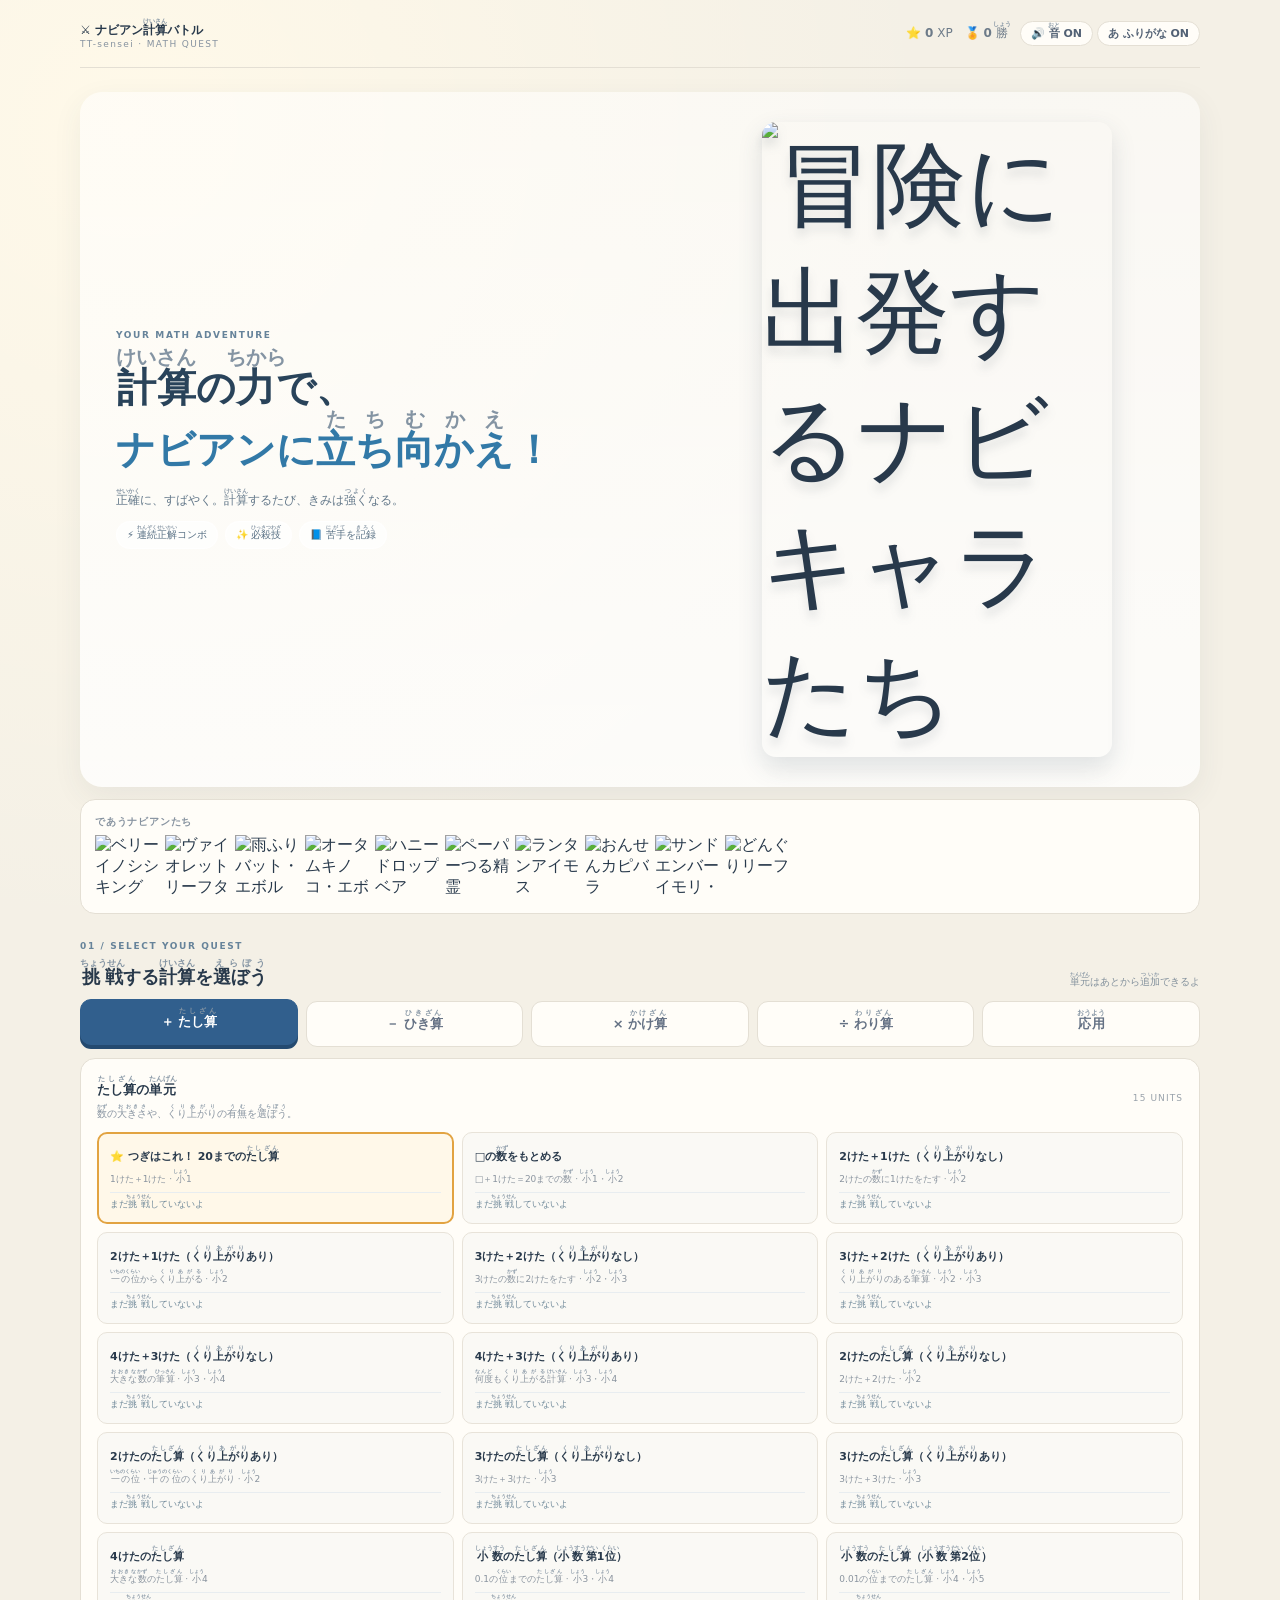
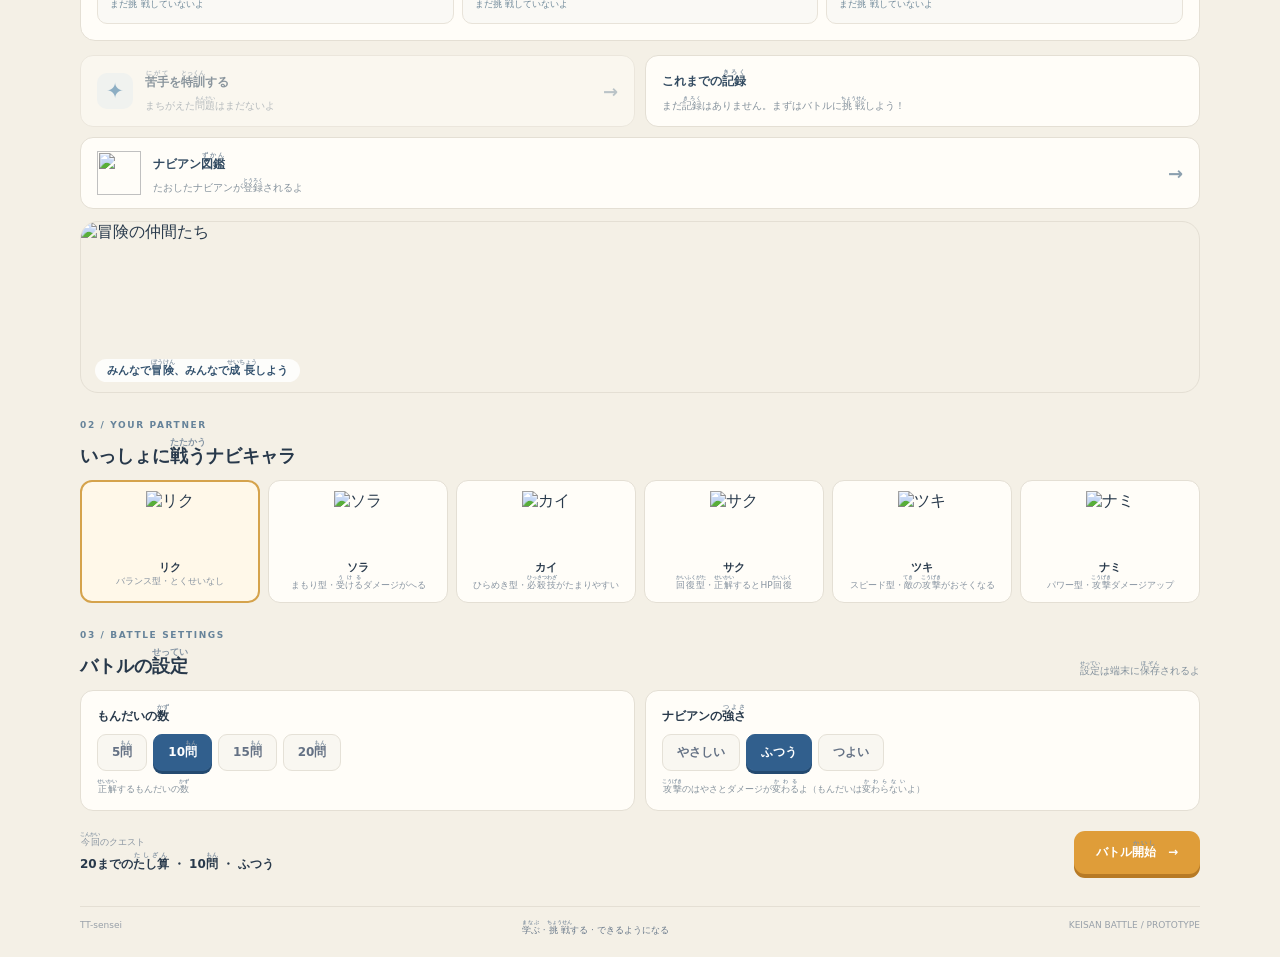
==== index.html @ 3e489b16 "ふりがな（ON/OFF切替・設定保存つき）を追加" ====
<!doctype html>
<html lang="ja"><head><meta charset="utf-8"><meta name="viewport" content="width=device-width,initial-scale=1,viewport-fit=cover"><meta name="theme-color" content="#f4f0e6"><title>ナビアン計算バトル｜TT-sensei</title><link rel="stylesheet" href="./css/style.css"></head>
<body><main class="app">
<header class="top"><a class="brand" href="./"><b>⚔ ナビアン計算バトル</b><small>TT-sensei · MATH QUEST</small></a><div>⭐ <b id="xp">0</b> XP　🏅 <b id="wins">0</b> 勝　<button id="sound-toggle" class="sound-toggle">🔊 音 ON</button> <button id="furi-toggle" class="sound-toggle">あ ふりがな ON</button></div></header>
<section id="home" class="screen">
<div class="hero" id="hero"><div><p class="eyebrow">YOUR MATH ADVENTURE</p><h1>計算の力で、<br><em>ナビアンに立ち向かえ！</em></h1><p>正確に、すばやく。計算するたび、きみは強くなる。</p><div class="pills"><span>⚡ 連続正解コンボ</span><span>✨ 必殺技</span><span>📘 苦手を記録</span></div></div><div class="hero-art"><img id="hero-img" alt="冒険に出発するナビキャラたち"></div></div>
<div class="monster-strip-wrap"><span>であうナビアンたち</span><div class="monster-strip" id="monster-strip"></div></div>
<div class="heading"><div><p class="eyebrow">01 / SELECT YOUR QUEST</p><h2>挑戦する計算を選ぼう</h2></div><small>単元はあとから追加できるよ</small></div>
<div class="ops"><button class="op active" data-op="addition">＋ たし算</button><button class="op" data-op="subtraction">－ ひき算</button><button class="op" data-op="multiplication">× かけ算</button><button class="op" data-op="division">÷ わり算</button><button class="op" data-op="application">応用</button></div>
<div class="unit-panel"><div class="unit-head"><div><h3 id="unit-title">たし算の単元</h3><p id="unit-desc"></p></div><small id="unit-count"></small></div><div id="units" class="units"></div></div>
<div class="home-tools"><button id="training-open" class="training-open"><span class="training-icon">✦</span><span><b>苦手を特訓する</b><small id="training-count">まちがえた単元を練習しよう</small></span><strong>→</strong></button><div class="record-card"><b>これまでの記録</b><span id="record-summary">まだ記録はありません。まずはバトルに挑戦しよう！</span></div></div>
<button id="dex-open" class="dex-open"><img id="dex-thumb" class="dex-thumb" alt=""><span><b>ナビアン図鑑</b><small id="dex-count">たおしたナビアンが登録されるよ</small></span><strong>→</strong></button>
<div class="home-banner"><img id="home-banner-img" alt="冒険の仲間たち"><span>みんなで冒険、みんなで成長しよう</span></div>
<div class="heading"><div><p class="eyebrow">02 / YOUR PARTNER</p><h2>いっしょに戦うナビキャラ</h2></div></div>
<div class="characters" id="characters"><button class="char selected" data-char="riku"><img class="char-img" alt="リク"><b>リク</b><small>バランス型・とくせいなし</small></button><button class="char" data-char="sora"><img class="char-img" alt="ソラ"><b>ソラ</b><small>まもり型・受けるダメージがへる</small></button><button class="char" data-char="kai"><img class="char-img" alt="カイ"><b>カイ</b><small>ひらめき型・必殺技がたまりやすい</small></button><button class="char" data-char="saku"><img class="char-img" alt="サク"><b>サク</b><small>回復型・正解するとHP回復</small></button><button class="char" data-char="tsuki"><img class="char-img" alt="ツキ"><b>ツキ</b><small>スピード型・敵の攻撃がおそくなる</small></button><button class="char" data-char="nami"><img class="char-img" alt="ナミ"><b>ナミ</b><small>パワー型・攻撃ダメージアップ</small></button></div>
<div class="heading"><div><p class="eyebrow">03 / BATTLE SETTINGS</p><h2>バトルの設定</h2></div><small>設定は端末に保存されるよ</small></div>
<div class="settings">
<div class="setting-row"><b>もんだいの数</b><div class="seg" id="counts"><button class="count-btn" data-count="5">5問</button><button class="count-btn" data-count="10">10問</button><button class="count-btn" data-count="15">15問</button><button class="count-btn" data-count="20">20問</button></div><small>正解するもんだいの数</small></div>
<div class="setting-row"><b>ナビアンの強さ</b><div class="seg" id="diffs"><button class="diff-btn" data-diff="easy">やさしい</button><button class="diff-btn" data-diff="normal">ふつう</button><button class="diff-btn" data-diff="hard">つよい</button></div><small>攻撃のはやさとダメージが変わるよ（もんだいは変わらないよ）</small></div>
</div>
<div class="start"><div><small>今回のクエスト</small><b id="summary">20までのたし算</b></div><button id="start" class="primary">バトル開始　→</button></div>
</section>
<section id="battle" class="screen hidden">
<div class="toolbar"><button id="back" class="plain">← クエスト選択</button><b id="stage">STAGE 01</b><span class="toolbar-note" id="toolbar-note">CPU BATTLE</span></div>
<div class="arena" id="arena"><div class="fighters"><div class="fighter" id="player"><img id="player-img" class="fighter-img" alt=""><div class="fighter-info"><b id="player-name">リク</b><small>ナビキャラ</small><div class="hp"><i id="php"></i></div><small id="phptext">HP 100 / 100</small></div></div><b class="vs">VS</b><div class="fighter enemy" id="enemy"><div class="fighter-info"><b id="enemy-name">ナビアン</b><small id="enemy-kind">ナビアン</small><div class="hp"><i id="ehp"></i></div><small id="ehptext">HP 100 / 100</small></div><img id="enemy-img" class="fighter-img" alt=""></div></div><div id="feedback" class="feedback">バトルスタート！</div><div id="fx-layer"></div><div id="vs-splash" class="hidden"><img id="vs-player" alt=""><div class="vs-mid"><b>VS</b><small id="vs-enemy-name"></small></div><img id="vs-enemy" alt=""></div></div>
<div class="enemy-clock" id="enemy-clock">
  <div class="enemy-clock-head"><b>⚠ ナビアンの次の攻撃</b><strong id="enemy-attack-time">あと 18 秒</strong></div>
  <div class="enemy-clock-bar"><i id="enemy-attack-bar"></i></div>
  <small>正解するとカウントがリセットされるよ。攻撃されても問題は変わらないよ。</small>
</div>
<div class="battle-grid"><div class="progress"><b id="combo">🔥 COMBO 0</b><b id="round">ROUND 1 / 10</b><div class="bar"><i id="progressbar"></i></div></div>
<div class="question-card" id="question-card"><div class="qmeta"><span>CALCULATION CHALLENGE</span><span id="qnum">QUESTION 01</span></div><div class="work-area" id="work-area"><div id="question" class="question">24 + 15 = ?</div><canvas id="work-canvas" class="work-canvas" aria-label="計算を書き込む透明な手書きエリア"></canvas></div><div class="work-tools"><button id="draw-toggle" type="button" aria-pressed="false">✍ 手書き ON</button><button id="draw-clear" type="button">消す ↻</button><small>指やタッチペンで筆算や途中の計算を書けるよ</small></div><div class="answer"><small id="quotient-label" class="amari hidden">しょう</small><b id="answer" class="answer-box active">?</b><span id="remainder-part" class="hidden"><small class="amari">あまり</small><b id="answer2" class="answer-box">?</b></span><small>答えを入力しよう</small></div><div id="keypad" class="keypad"><button data-key="1">1</button><button data-key="2">2</button><button data-key="3">3</button><button data-key="4">4</button><button data-key="5">5</button><button data-key="6">6</button><button data-key="7">7</button><button data-key="8">8</button><button data-key="9">9</button><button data-key="clear">けす</button><button data-key="0">0</button><button data-key=".">.</button><button data-key="enter" class="enter">決定 ✓</button></div><small class="hint">正解するまで問題はそのまま。じっくり考えよう。数字キーやキーボードでも入力できるよ</small></div>
<aside><div class="special"><b>✨ 必殺技ゲージ</b><div class="gauge"><i id="specialbar"></i></div><small id="specialtext">あと4回正解で必殺技！</small><div class="bolt">⚡</div><button id="special-use" class="special-use" disabled>必殺技を発動！</button></div><div class="tip">💡 <b>ヒント</b><p>正解を続けるとコンボがつながるよ。あせらず正確に答えよう！</p></div></aside></div>
</section>
<section id="dex" class="screen hidden">
<div class="toolbar"><button id="dex-back" class="plain">← ホームへ</button><b>ナビアン図鑑</b><span class="toolbar-note">MONSTER DEX</span></div>
<img id="dex-banner" class="dex-banner" alt="冒険の仲間たち">
<div class="dex-head"><p id="dex-progress">登録 0 / 241 体</p><div class="seg" id="dex-tabs"><button data-dex="all" class="selected">すべて</button><button data-dex="zako">通常</button><button data-dex="evo">進化</button><button data-dex="boss">ボス</button></div></div>
<div id="dex-grid" class="dex-grid"></div>
</section>
<section id="result" class="screen hidden"><div class="result-card"><img id="result-banner" class="result-banner hidden" alt=""><div id="resulticon" class="resulticon">🏆</div><div id="result-visual" class="result-visual hidden"><img id="result-player" alt=""><span>⚔</span><img id="result-enemy" alt=""></div><p class="eyebrow">QUEST RESULT</p><h2 id="resulttitle">クエストクリア！</h2><p id="resultmessage"></p><div class="result-stats"><div><b id="correct">0</b><small>正解</small></div><div><b id="accuracy">0%</b><small>正答率</small></div><div><b id="earned">+0</b><small>獲得XP</small></div><div><b id="bestcombo">0</b><small>最大コンボ</small></div></div><div id="mistakes" class="mistakes hidden"><b>もう一度練習したい問題</b><div id="mistakelist"></div></div><div class="result-actions"><button id="retry" class="primary">もう一度挑戦 ↻</button><button id="next-unit" class="primary hidden">つぎの単元へ →</button><button id="result-home" class="secondary">クエスト選択へ</button></div></div></section>
<footer>TT-sensei <span>学ぶ · 挑戦する · できるようになる</span> KEISAN BATTLE / PROTOTYPE</footer></main><script type="module" src="./js/app.js"></script></body></html>
---- css/style.css ----
:root{font-family:system-ui,"Noto Sans JP",sans-serif;color:#28394b;background:#f4f0e6;--line:#e4dfd4;--blue:#356f9f;--gold:#df9d39}*{box-sizing:border-box}body{margin:0;background:radial-gradient(circle at 10% 5%,#fff9e9,transparent 30%),#f4f0e6}button{font:inherit;cursor:pointer}.app{width:min(1120px,calc(100% - 32px));margin:auto}.top{height:68px;border-bottom:1px solid var(--line);display:flex;justify-content:space-between;align-items:center;font-size:12px;color:#6d7b89}.brand{color:#28394b;text-decoration:none}.brand b,.brand small{display:block}.brand small{font-size:9px;letter-spacing:.15em;color:#8793a0}.screen{padding:24px 0 32px}.hidden{display:none!important}.hero{min-height:220px;border-radius:22px;background:linear-gradient(110deg,#e2efeb,#dceaf2);padding:30px 36px;display:flex;align-items:center;justify-content:space-between;overflow:hidden;box-shadow:0 10px 30px #34495b12}.eyebrow{font-size:9px;letter-spacing:.18em;color:#66839a;font-weight:900;margin:0 0 7px}.hero h1{font-size:clamp(26px,4vw,39px);line-height:1.35;margin:0;color:#29435a}.hero h1 em{font-style:normal;color:#3279a7}.hero p:not(.eyebrow){font-size:12px;color:#63788a}.pills{display:flex;gap:7px;flex-wrap:wrap}.pills span{background:#ffffffa8;border:1px solid #ffffffb8;border-radius:20px;padding:6px 10px;font-size:10px;color:#587084}.hero-art{display:flex;align-items:end;gap:12px;font-size:94px;padding-right:5%;filter:drop-shadow(0 8px 5px #34495b20)}.hero-art span:last-child{font-size:78px}.heading{display:flex;justify-content:space-between;align-items:end;margin:27px 0 12px}.heading h2{font-size:18px;margin:0}.heading small{font-size:10px;color:#82909c}.ops{display:grid;grid-template-columns:repeat(5,1fr);gap:8px}.op{border:1px solid var(--line);background:#fffdf8;border-radius:11px;padding:13px 5px;font-size:13px;font-weight:800;color:#647184}.op.active{background:#315f8d;color:white;border-color:#315f8d;box-shadow:0 4px 0 #244a70;transform:translateY(-2px)}.unit-panel{background:#fffdf8;border:1px solid var(--line);border-radius:15px;padding:16px;margin-top:11px}.unit-head{display:flex;justify-content:space-between;align-items:center;margin-bottom:11px}.unit-head h3{font-size:13px;margin:0}.unit-head p{font-size:10px;color:#8793a0;margin:4px 0 0}.unit-head>small{font-size:9px;letter-spacing:.12em;color:#98a1aa}.units{display:grid;grid-template-columns:repeat(3,1fr);gap:8px}.unit{background:#faf9f5;border:1px solid #e8e3d9;border-radius:10px;padding:12px;text-align:left;color:#28394b;min-height:65px}.unit b,.unit small{display:block}.unit b{font-size:11px}.unit small{font-size:9px;color:#89939e;margin-top:5px}.unit.selected{border:2px solid #4d89b8;background:#edf5fa;padding:11px}.unit:disabled{opacity:.48;cursor:not-allowed}.characters{display:grid;grid-template-columns:repeat(6,1fr);gap:8px}.char{border:1px solid var(--line);background:#fffdf8;border-radius:12px;padding:10px 5px;display:flex;align-items:center;flex-direction:column;color:#28394b}.char.selected{border:2px solid #d5a34c;background:#fff8e9;padding:9px 4px}.char span{font-size:29px}.char b{font-size:11px;margin-top:3px}.char small{font-size:9px;color:#8793a0}.start{display:flex;justify-content:space-between;align-items:center;margin-top:20px}.start small,.start b{display:block}.start small{font-size:9px;color:#8793a0}.start b{font-size:12px;margin-top:3px}.primary,.secondary{border:0;border-radius:11px;padding:13px 22px;font-size:12px;font-weight:900}.primary{background:var(--gold);color:white;box-shadow:0 4px 0 #b77a25}.secondary{background:#edf0f2;color:#526174}.toolbar{display:flex;align-items:center;justify-content:space-between;margin-bottom:12px}.plain{border:0;background:transparent;color:#637287;font-size:11px;font-weight:800}.toolbar>b{font-size:10px;letter-spacing:.12em;background:#fffdf8;border:1px solid var(--line);padding:7px 12px;border-radius:20px}.arena{height:245px;border-radius:18px;position:relative;overflow:hidden;background:linear-gradient(#dcecf2 0%,#eaf1e9 72%,#cbdcbf 72%);box-shadow:0 10px 28px #34495b12}.arena:before,.arena:after{content:"";position:absolute;bottom:-65px;width:65%;height:150px;background:#b6d0ad;border-radius:50%}.arena:before{left:-15%}.arena:after{right:-15%;background:#a8c69e}.fighters{position:absolute;inset:0;z-index:1;display:flex;align-items:center;justify-content:space-around;padding:15px 5% 22px}.fighter{display:flex;align-items:center;gap:10px;width:40%}.fighter>span{font-size:76px;filter:drop-shadow(0 8px 5px #34495b30)}.fighter b,.fighter small{display:block}.fighter b{font-size:13px}.fighter small{font-size:9px;color:#637b8b;margin:3px 0}.hp{height:9px;width:125px;background:#ffffff9c;border-radius:12px;overflow:hidden}.hp i{display:block;height:100%;width:100%;background:#72b67e;transition:width .3s}.enemy{justify-content:flex-end;text-align:right}.enemy .hp i{margin-left:auto;background:#dc796b}.vs{font-size:18px;color:#698497}.feedback{position:absolute;z-index:2;bottom:10px;left:50%;transform:translateX(-50%);background:#ffffffdf;border-radius:20px;padding:6px 16px;font-size:10px;font-weight:900;white-space:nowrap;color:#41617a}.battle-grid{display:grid;grid-template-columns:minmax(0,1fr) 230px;gap:13px;margin-top:13px}.progress{grid-column:1/-1;display:flex;align-items:center;gap:18px;font-size:10px;color:#68788a}.bar{height:7px;flex:1;background:#e2ddd2;border-radius:10px;overflow:hidden}.bar i{display:block;height:100%;width:0;background:#e2a341;transition:width .25s}.question-card,.special,.tip{background:#fffdf8;border:1px solid var(--line);border-radius:15px;padding:16px}.qmeta{display:flex;justify-content:space-between;font-size:9px;letter-spacing:.12em;color:#92a0aa;font-weight:900}.qmeta span:first-child{color:#5483a4}.question{text-align:center;font-size:clamp(36px,6vw,52px);font-weight:900;color:#2c4861;padding:12px 0 5px}.answer{display:flex;justify-content:center;align-items:center;gap:10px;margin-bottom:11px}.answer b{min-width:90px;text-align:center;background:#f1f4f5;border:1px solid #e1e6e7;border-radius:8px;padding:5px 14px;font-size:21px;color:#315f8d}.answer small,.hint{font-size:9px;color:#9aa3ab}.keypad{width:min(100%,370px);margin:auto;display:grid;grid-template-columns:repeat(3,1fr);gap:6px}.keypad button{border:1px solid #e5e1d7;background:#f9f7f1;border-radius:8px;min-height:41px;font-size:18px;font-weight:900;color:#344c62;box-shadow:0 2px 0 #e3ded3}.keypad .enter{background:#3979b8;color:white;border-color:#3979b8;font-size:12px}.keypad button[data-key=clear]{font-size:11px;color:#8a6b54}.hint{display:block;text-align:center;margin:9px 0 0}.battle-grid aside{display:flex;flex-direction:column;gap:9px}.special b,.tip b{font-size:11px}.gauge{height:10px;background:#ece7dc;border-radius:20px;margin:12px 0 7px;overflow:hidden}.gauge i{display:block;width:0;height:100%;background:linear-gradient(90deg,#e5ad45,#e77961)}.special small{font-size:9px;color:#8a7b65}.bolt{text-align:center;font-size:34px;margin-top:12px}.tip{background:#f0f5f1;font-size:12px}.tip p{font-size:9px;color:#718078;line-height:1.6}.result-card{width:min(620px,100%);margin:30px auto;text-align:center;background:#fffdf8;border:1px solid var(--line);border-radius:20px;padding:30px;box-shadow:0 10px 30px #34495b12}.resulticon{font-size:58px}.result-card h2{font-size:25px;margin:3px}.result-card>p:not(.eyebrow){font-size:12px;color:#82909c}.result-stats{display:grid;grid-template-columns:repeat(4,1fr);gap:8px;margin:22px 0}.result-stats div{background:#f5f3ed;border-radius:11px;padding:12px 4px}.result-stats b,.result-stats small{display:block}.result-stats b{font-size:22px;color:#315f8d}.result-stats small{font-size:9px;color:#87919b}.mistakes{text-align:left;background:#fff6eb;border:1px solid #f0dfc7;border-radius:11px;padding:12px;font-size:11px}.mistakes div{display:flex;flex-wrap:wrap;gap:6px;margin-top:8px}.mistakes span{background:white;border-radius:6px;padding:5px 8px;color:#8a6b54}.result-actions{display:flex;justify-content:center;gap:9px;margin-top:18px}footer{display:flex;justify-content:space-between;border-top:1px solid var(--line);padding:13px 0 20px;color:#98a0a9;font-size:9px}footer span{color:#68788a}@media(max-width:720px){.app{width:calc(100% - 22px)}.hero{padding:23px 20px;min-height:205px}.hero-art{font-size:67px;opacity:.55;margin-right:-35px}.hero-art span:last-child{font-size:56px}.hero h1{font-size:27px}.hero>div:first-child{position:relative;z-index:1}.heading{align-items:start;gap:8px}.heading small{max-width:105px;text-align:right;line-height:1.5}.units{grid-template-columns:1fr}.unit{min-height:56px}.characters{grid-template-columns:repeat(3,1fr)}.start{align-items:stretch;flex-direction:column;gap:12px}.start .primary{width:100%}.battle-grid{grid-template-columns:1fr}.progress{grid-column:1}.battle-grid aside{display:grid;grid-template-columns:1fr 1fr}.arena{height:210px}.fighter{gap:5px;width:44%}.fighter>span{font-size:55px}.fighter b{font-size:10px}.fighter small{font-size:8px}.hp{width:90px}.vs{font-size:13px}.toolbar{gap:3px}.toolbar>b{font-size:8px;padding:6px}.plain{font-size:9px}.result-stats{grid-template-columns:repeat(2,1fr)}.result-actions{flex-direction:column}.result-actions button{width:100%}footer{font-size:8px}}@media(max-width:390px){.hero-art{opacity:.25}.ops .op{font-size:11px}.battle-grid aside{grid-template-columns:1fr}.question-card{padding:13px 10px}}@media(prefers-reduced-motion:reduce){*{scroll-behavior:auto!important;transition:none!important;animation:none!important}}.special-use{width:100%;margin-top:10px;border:0;border-radius:8px;padding:9px;background:#e7a53d;color:#fff;font-weight:900;font-size:10px}.special-use:disabled{background:#d9d6ce;color:#999;cursor:not-allowed}.toolbar-note{font-size:9px;letter-spacing:.15em;color:#8b98a4;font-weight:900}.fighter.hit{animation:shake .3s}@keyframes shake{0%,100%{transform:translateX(0)}25%{transform:translateX(-7px)}75%{transform:translateX(7px)}}
.fighter.hit{animation:hit-shake .34s ease}@keyframes hit-shake{0%,100%{transform:translateX(0)}25%{transform:translateX(-9px)}75%{transform:translateX(9px)}}

.enemy-clock{background:#fffdf8;border:1px solid var(--line);border-radius:13px;padding:11px 15px;margin-top:11px;box-shadow:0 4px 14px #34495b0b}
.enemy-clock-head{display:flex;justify-content:space-between;align-items:center;gap:12px;font-size:11px;color:#596d7e}
.enemy-clock-head strong{font-size:12px;color:#bd684b;font-variant-numeric:tabular-nums}
.enemy-clock-bar{height:12px;background:#ece7dc;border-radius:20px;overflow:hidden;margin:8px 0 5px}
.enemy-clock-bar i{display:block;width:0;height:100%;border-radius:20px;background:linear-gradient(90deg,#79b88a,#e5b04f,#d96e5f);transition:width .12s linear}
.enemy-clock small{font-size:9px;color:#89939b}
.enemy-clock.urgent{border-color:#e7b4a7;background:#fff8f5}
.enemy-clock.urgent .enemy-clock-head strong{color:#c64f43}
.question-card.retry-shake{animation:retry-shake .22s ease}
@keyframes retry-shake{0%,100%{transform:translateX(0)}30%{transform:translateX(-4px)}70%{transform:translateX(4px)}}
@media(max-width:720px){.enemy-clock{margin-top:9px;padding:10px 12px}}

/* Transparent handwriting layer over the problem and working space */
.work-area{position:relative;min-height:190px;margin:2px 0 8px;border-radius:10px;background:repeating-linear-gradient(to bottom,transparent 0,transparent 45px,#dce5e9 46px,#dce5e9 47px);overflow:hidden}
.work-area .question{position:relative;z-index:1;pointer-events:none;padding:12px 0 8px}
.work-canvas{position:absolute;inset:0;width:100%;height:100%;z-index:2;touch-action:pan-y;pointer-events:none;cursor:crosshair}
.work-canvas.drawing{pointer-events:auto;touch-action:none}
.work-tools{display:flex;align-items:center;justify-content:center;gap:8px;flex-wrap:wrap;margin:0 auto 12px}
.work-tools button{border:1px solid #dce2e5;background:#f4f6f6;border-radius:8px;padding:7px 12px;color:#526879;font-size:10px;font-weight:800}
.work-tools button.active{background:#315f8d;border-color:#315f8d;color:white}
.work-tools small{font-size:9px;color:#89949d}
@media(max-width:720px){.work-area{min-height:205px}.work-tools{gap:6px}.work-tools small{width:100%;text-align:center}}

.home-tools{display:grid;grid-template-columns:1fr 1fr;gap:10px;margin-top:14px}
.training-open,.record-card{display:flex;align-items:center;gap:12px;text-align:left;border:1px solid var(--line);background:#fffdf8;border-radius:13px;padding:13px 16px;color:#344c62}
.training-open{width:100%;cursor:pointer}
.training-open:disabled{opacity:.55;cursor:not-allowed}
.training-icon{display:grid;place-items:center;width:36px;height:36px;flex:0 0 36px;border-radius:10px;background:#edf4f7;color:#3979a8;font-size:21px}
.training-open span:nth-child(2){display:flex;flex-direction:column;gap:4px;flex:1}
.training-open b,.record-card b{font-size:12px}
.training-open small,.record-card span{font-size:10px;color:#84919c;line-height:1.5}
.training-open strong{font-size:18px;color:#8ca0af}
.record-card{display:flex;flex-direction:column;align-items:flex-start;justify-content:center;gap:5px}
.training-mode .arena,.training-mode .enemy-clock,.training-mode .battle-grid aside{display:none!important}
.training-mode .battle-grid{grid-template-columns:1fr}
.training-mode .progress{grid-column:1}
.training-mode #stage{background:#edf5fa;color:#356f9f}
@media(max-width:720px){.home-tools{grid-template-columns:1fr}.record-card{min-height:70px}}

.unit-record{color:#6d8798!important;font-size:9px!important;margin-top:6px!important;padding-top:5px;border-top:1px solid #e8edf0}

.settings{display:grid;grid-template-columns:1fr 1fr;gap:10px}
.setting-row{background:#fffdf8;border:1px solid var(--line);border-radius:13px;padding:13px 16px}
.setting-row>b{font-size:12px;display:block;margin-bottom:9px}
.setting-row small{font-size:9px;color:#84919c;display:block;margin-top:8px;line-height:1.5}
.seg{display:flex;gap:6px;flex-wrap:wrap}
.seg button{border:1px solid #e5e1d7;background:#f9f7f1;border-radius:9px;padding:9px 14px;font-size:12px;font-weight:900;color:#647184}
.seg button.selected{background:#315f8d;color:#fff;border-color:#315f8d;box-shadow:0 3px 0 #244a70}
@media(max-width:720px){.settings{grid-template-columns:1fr}}

.hero-art img{width:min(350px,40vw);border-radius:14px;box-shadow:0 10px 24px #34495b26;display:block}
.char-img{height:66px;width:auto;max-width:100%;object-fit:contain}
.fighter-img{height:118px;width:auto;max-width:150px;object-fit:contain;filter:drop-shadow(0 8px 5px #34495b30)}
.fighter-info{background:#ffffffc4;border-radius:10px;padding:5px 9px}
.arena{background-size:cover;background-position:center}
.dex-open{display:flex;align-items:center;gap:12px;width:100%;text-align:left;border:1px solid var(--line);background:#fffdf8;border-radius:13px;padding:13px 16px;color:#344c62;margin-top:10px;cursor:pointer}
.dex-open span:nth-child(2){display:flex;flex-direction:column;gap:4px;flex:1}
.dex-open b{font-size:12px}
.dex-open small{font-size:10px;color:#84919c}
.dex-open strong{font-size:18px;color:#8ca0af}
.dex-head{display:flex;justify-content:space-between;align-items:center;gap:10px;flex-wrap:wrap;margin-bottom:12px}
.dex-head p{font-size:12px;font-weight:900;color:#41617a;margin:0}
.dex-grid{display:grid;grid-template-columns:repeat(auto-fill,minmax(102px,1fr));gap:8px}
.dex-cell{background:#fffdf8;border:1px solid var(--line);border-radius:11px;padding:8px 6px;text-align:center}
.dex-cell img{width:100%;height:82px;object-fit:contain}
.dex-cell.unknown img{filter:brightness(0);opacity:.25}
.dex-cell b{display:block;font-size:10px;margin-top:4px;color:#344c62}
.dex-cell small{display:block;font-size:9px;color:#84919c;margin-top:2px;line-height:1.4}
@media(max-width:720px){.fighter-img{height:84px;max-width:104px}.char-img{height:56px}.hero-art img{width:min(250px,52vw)}}

.sound-toggle{border:1px solid var(--line);background:#fffdf8;border-radius:16px;padding:4px 10px;font-size:11px;font-weight:800;color:#526174}
.unit.recommended{border:2px solid #e2a341;background:#fff8e9}
.answer-box{cursor:pointer}
.answer-box.active{outline:2px solid #3979b8;outline-offset:1px}
.amari{font-size:11px;color:#8a6b54;font-weight:900}
#fx-layer{position:absolute;inset:0;z-index:3;pointer-events:none;overflow:hidden}
.dmg-pop{position:absolute;font-size:27px;font-weight:900;text-shadow:0 2px 0 #fff,0 0 6px #fff;animation:dmgfloat .95s ease-out forwards}
.dmg-enemy{color:#d9534a}
.dmg-player{color:#3979b8}
@keyframes dmgfloat{0%{transform:translateY(6px) scale(.8);opacity:0}15%{opacity:1;transform:translateY(0) scale(1.1)}100%{transform:translateY(-52px) scale(1);opacity:0}}
.fighter-img.defeated{animation:defeat .95s ease forwards}
@keyframes defeat{40%{transform:translateY(4px) rotate(-4deg)}100%{transform:translateY(30px) rotate(9deg);opacity:.2;filter:grayscale(.7)}}

.hero{background-size:cover;background-position:center}
.monster-strip-wrap{margin-top:12px;background:#fffdf8;border:1px solid var(--line);border-radius:15px;padding:10px 14px 6px}
.monster-strip-wrap>span{font-size:10px;font-weight:900;color:#8793a0;letter-spacing:.08em}
.monster-strip{display:flex;gap:6px;overflow-x:auto;padding:6px 0 8px}
.monster-strip img{height:64px;width:64px;object-fit:contain;flex:0 0 auto}
.dex-thumb{width:44px;height:44px;object-fit:contain;flex:0 0 44px}
#vs-splash{position:absolute;inset:0;z-index:5;display:flex;align-items:center;justify-content:space-around;background:#20303ee6;padding:0 6%}
#vs-splash img{height:150px;max-width:34%;object-fit:contain;filter:drop-shadow(0 10px 8px #0006)}
.vs-mid{text-align:center;color:#fff}
.vs-mid b{display:block;font-size:44px;letter-spacing:.06em;color:#ffb84d;text-shadow:0 3px 0 #a35b12}
.vs-mid small{font-size:13px;font-weight:900}
.result-visual{display:flex;align-items:center;justify-content:center;gap:14px;margin:6px 0 2px}
.result-visual img{height:110px;max-width:38%;object-fit:contain}
.result-visual span{font-size:22px;color:#a35b12}
.result-visual img.result-defeated{filter:grayscale(.8);opacity:.55;transform:rotate(7deg) translateY(8px)}
.fighter-img.attacking-r{animation:lunge-r .4s ease}
.fighter-img.attacking-l{animation:lunge-l .4s ease}
@keyframes lunge-r{30%{transform:translateX(34px) scale(1.06)}}
@keyframes lunge-l{30%{transform:translateX(-34px) scale(1.06)}}
.fighter-img.damaged{animation:dmgflash .4s ease}
@keyframes dmgflash{0%{filter:brightness(2.2) saturate(.3)}35%{filter:brightness(1.5) hue-rotate(-28deg)}100%{filter:brightness(1)}}
@media(max-width:720px){#vs-splash img{height:104px}.result-visual img{height:84px}.monster-strip img{height:52px;width:52px}}

#vs-splash{background-size:cover;background-position:center}
.result-banner{width:100%;height:150px;object-fit:cover;object-position:center 30%;border-radius:12px;margin-bottom:12px}
.dex-banner{width:100%;height:130px;object-fit:cover;object-position:center 30%;border-radius:15px;margin-bottom:12px;border:1px solid var(--line)}
.home-banner{position:relative;margin-top:12px;border-radius:18px;overflow:hidden;border:1px solid var(--line)}
.home-banner img{width:100%;height:170px;object-fit:cover;object-position:center 30%;display:block}
.home-banner span{position:absolute;left:14px;bottom:10px;background:#ffffffd9;border-radius:999px;padding:4px 12px;font-size:11px;font-weight:900;color:#31506d}
@media(max-width:720px){.result-banner{height:104px}.dex-banner{height:92px}.home-banner img{height:120px}}

ruby rt{font-size:.52em;color:#8494a3;letter-spacing:0;font-weight:700}
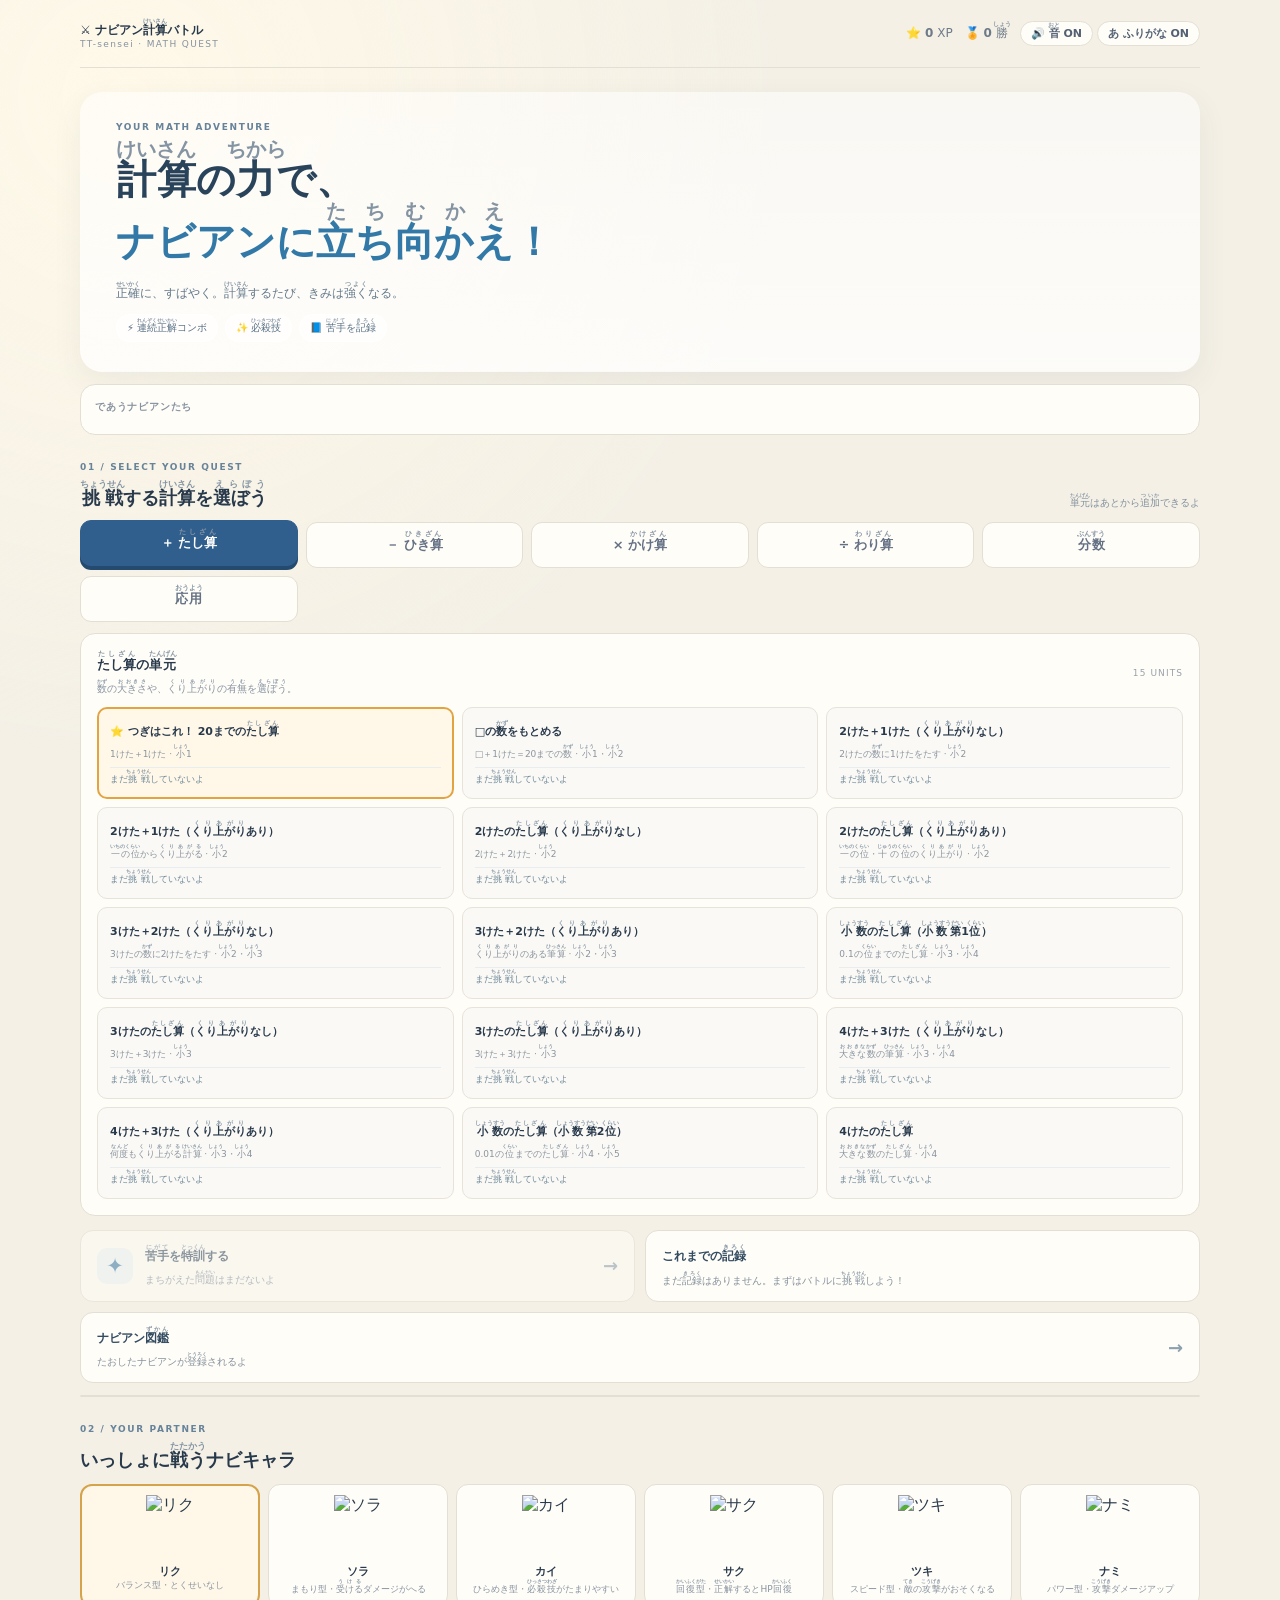
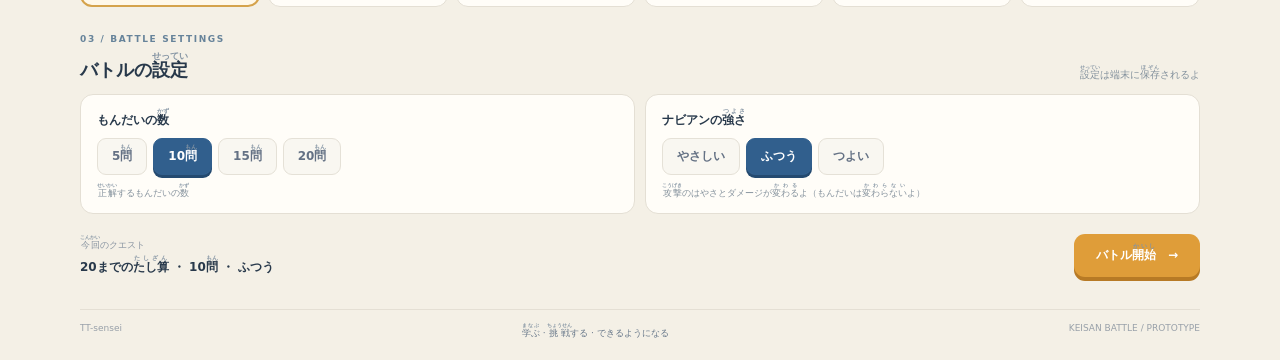
==== commit a2688cbd: "ゼロベース見直しの反映: はしご並び替え・段階式スピードボーナス・解説表示・特訓の記録問題化・分数タブと小6単元の追加・攻撃間隔の拡大" ====
--- a/index.html
+++ b/index.html
@@ -6,7 +6,7 @@
 <div class="hero" id="hero"><div><p class="eyebrow">YOUR MATH ADVENTURE</p><h1>計算の力で、<br><em>ナビアンに立ち向かえ！</em></h1><p>正確に、すばやく。計算するたび、きみは強くなる。</p><div class="pills"><span>⚡ 連続正解コンボ</span><span>✨ 必殺技</span><span>📘 苦手を記録</span></div></div><div class="hero-art"><img id="hero-img" alt="冒険に出発するナビキャラたち"></div></div>
 <div class="monster-strip-wrap"><span>であうナビアンたち</span><div class="monster-strip" id="monster-strip"></div></div>
 <div class="heading"><div><p class="eyebrow">01 / SELECT YOUR QUEST</p><h2>挑戦する計算を選ぼう</h2></div><small>単元はあとから追加できるよ</small></div>
-<div class="ops"><button class="op active" data-op="addition">＋ たし算</button><button class="op" data-op="subtraction">－ ひき算</button><button class="op" data-op="multiplication">× かけ算</button><button class="op" data-op="division">÷ わり算</button><button class="op" data-op="application">応用</button></div>
+<div class="ops"><button class="op active" data-op="addition">＋ たし算</button><button class="op" data-op="subtraction">－ ひき算</button><button class="op" data-op="multiplication">× かけ算</button><button class="op" data-op="division">÷ わり算</button><button class="op" data-op="fractions">分数</button><button class="op" data-op="application">応用</button></div>
 <div class="unit-panel"><div class="unit-head"><div><h3 id="unit-title">たし算の単元</h3><p id="unit-desc"></p></div><small id="unit-count"></small></div><div id="units" class="units"></div></div>
 <div class="home-tools"><button id="training-open" class="training-open"><span class="training-icon">✦</span><span><b>苦手を特訓する</b><small id="training-count">まちがえた単元を練習しよう</small></span><strong>→</strong></button><div class="record-card"><b>これまでの記録</b><span id="record-summary">まだ記録はありません。まずはバトルに挑戦しよう！</span></div></div>
 <button id="dex-open" class="dex-open"><img id="dex-thumb" class="dex-thumb" alt=""><span><b>ナビアン図鑑</b><small id="dex-count">たおしたナビアンが登録されるよ</small></span><strong>→</strong></button>
@@ -22,14 +22,14 @@
 </section>
 <section id="battle" class="screen hidden">
 <div class="toolbar"><button id="back" class="plain">← クエスト選択</button><b id="stage">STAGE 01</b><span class="toolbar-note" id="toolbar-note">CPU BATTLE</span></div>
-<div class="arena" id="arena"><div class="fighters"><div class="fighter" id="player"><img id="player-img" class="fighter-img" alt=""><div class="fighter-info"><b id="player-name">リク</b><small>ナビキャラ</small><div class="hp"><i id="php"></i></div><small id="phptext">HP 100 / 100</small></div></div><b class="vs">VS</b><div class="fighter enemy" id="enemy"><div class="fighter-info"><b id="enemy-name">ナビアン</b><small id="enemy-kind">ナビアン</small><div class="hp"><i id="ehp"></i></div><small id="ehptext">HP 100 / 100</small></div><img id="enemy-img" class="fighter-img" alt=""></div></div><div id="feedback" class="feedback">バトルスタート！</div><div id="fx-layer"></div><div id="vs-splash" class="hidden"><img id="vs-player" alt=""><div class="vs-mid"><b>VS</b><small id="vs-enemy-name"></small></div><img id="vs-enemy" alt=""></div></div>
+<div class="arena" id="arena"><div class="fighters"><div class="fighter" id="player"><img id="player-img" class="fighter-img" alt=""><span id="player-fallback" class="fighter-fallback hidden">⚔️</span><div class="fighter-info"><b id="player-name">リク</b><small>ナビキャラ</small><div class="hp"><i id="php"></i></div><small id="phptext">HP 100 / 100</small></div></div><b class="vs">VS</b><div class="fighter enemy" id="enemy"><div class="fighter-info"><b id="enemy-name">ナビアン</b><small id="enemy-kind">ナビアン</small><div class="hp"><i id="ehp"></i></div><small id="ehptext">HP 100 / 100</small></div><img id="enemy-img" class="fighter-img" alt=""><span id="enemy-fallback" class="fighter-fallback hidden">👾</span></div></div><div id="feedback" class="feedback">バトルスタート！</div><div id="fx-layer"></div><div id="vs-splash" class="hidden"><img id="vs-player" alt=""><div class="vs-mid"><b>VS</b><small id="vs-enemy-name"></small></div><img id="vs-enemy" alt=""></div></div>
 <div class="enemy-clock" id="enemy-clock">
   <div class="enemy-clock-head"><b>⚠ ナビアンの次の攻撃</b><strong id="enemy-attack-time">あと 18 秒</strong></div>
   <div class="enemy-clock-bar"><i id="enemy-attack-bar"></i></div>
   <small>正解するとカウントがリセットされるよ。攻撃されても問題は変わらないよ。</small>
 </div>
 <div class="battle-grid"><div class="progress"><b id="combo">🔥 COMBO 0</b><b id="round">ROUND 1 / 10</b><div class="bar"><i id="progressbar"></i></div></div>
-<div class="question-card" id="question-card"><div class="qmeta"><span>CALCULATION CHALLENGE</span><span id="qnum">QUESTION 01</span></div><div class="work-area" id="work-area"><div id="question" class="question">24 + 15 = ?</div><canvas id="work-canvas" class="work-canvas" aria-label="計算を書き込む透明な手書きエリア"></canvas></div><div class="work-tools"><button id="draw-toggle" type="button" aria-pressed="false">✍ 手書き ON</button><button id="draw-clear" type="button">消す ↻</button><small>指やタッチペンで筆算や途中の計算を書けるよ</small></div><div class="answer"><small id="quotient-label" class="amari hidden">しょう</small><b id="answer" class="answer-box active">?</b><span id="remainder-part" class="hidden"><small class="amari">あまり</small><b id="answer2" class="answer-box">?</b></span><small>答えを入力しよう</small></div><div id="keypad" class="keypad"><button data-key="1">1</button><button data-key="2">2</button><button data-key="3">3</button><button data-key="4">4</button><button data-key="5">5</button><button data-key="6">6</button><button data-key="7">7</button><button data-key="8">8</button><button data-key="9">9</button><button data-key="clear">けす</button><button data-key="0">0</button><button data-key=".">.</button><button data-key="enter" class="enter">決定 ✓</button></div><small class="hint">正解するまで問題はそのまま。じっくり考えよう。数字キーやキーボードでも入力できるよ</small></div>
+<div class="question-card" id="question-card"><div class="qmeta"><span>CALCULATION CHALLENGE</span><span id="qnum">QUESTION 01</span></div><div class="work-area" id="work-area"><div id="question" class="question">24 + 15 = ?</div><canvas id="work-canvas" class="work-canvas" aria-label="計算を書き込む透明な手書きエリア"></canvas></div><div class="work-tools"><button id="draw-toggle" type="button" aria-pressed="false">✍ 手書き ON</button><button id="draw-clear" type="button">消す ↻</button><small>指やタッチペンで筆算や途中の計算を書けるよ</small></div><div class="answer"><small id="quotient-label" class="amari hidden">しょう</small><b id="answer" class="answer-box active">?</b><span id="remainder-part" class="hidden"><small class="amari" id="remainder-label">あまり</small><b id="answer2" class="answer-box">?</b></span><small>答えを入力しよう</small></div><div id="keypad" class="keypad"><button data-key="1">1</button><button data-key="2">2</button><button data-key="3">3</button><button data-key="4">4</button><button data-key="5">5</button><button data-key="6">6</button><button data-key="7">7</button><button data-key="8">8</button><button data-key="9">9</button><button data-key="clear">けす</button><button data-key="0">0</button><button data-key=".">.</button><button data-key="enter" class="enter">決定 ✓</button></div><small class="hint">正解するまで問題はそのまま。じっくり考えよう。数字キーやキーボードでも入力できるよ</small></div>
 <aside><div class="special"><b>✨ 必殺技ゲージ</b><div class="gauge"><i id="specialbar"></i></div><small id="specialtext">あと4回正解で必殺技！</small><div class="bolt">⚡</div><button id="special-use" class="special-use" disabled>必殺技を発動！</button></div><div class="tip">💡 <b>ヒント</b><p>正解を続けるとコンボがつながるよ。あせらず正確に答えよう！</p></div></aside></div>
 </section>
 <section id="dex" class="screen hidden">
--- a/css/style.css
+++ b/css/style.css
@@ -116,3 +116,8 @@
 @media(max-width:720px){.result-banner{height:104px}.dex-banner{height:92px}.home-banner img{height:120px}}
 
 ruby rt{font-size:.52em;color:#8494a3;letter-spacing:0;font-weight:700}
+
+.img-hidden{display:none!important}
+.fighter-fallback{font-size:64px;line-height:1.1}
+.mistake-item{display:flex;flex-direction:column;gap:2px;background:#fff;border:1px solid var(--line);border-radius:10px;padding:8px 12px;margin:6px 0;text-align:left}
+.mistake-item small{color:#68798a;font-size:11px;line-height:1.5}
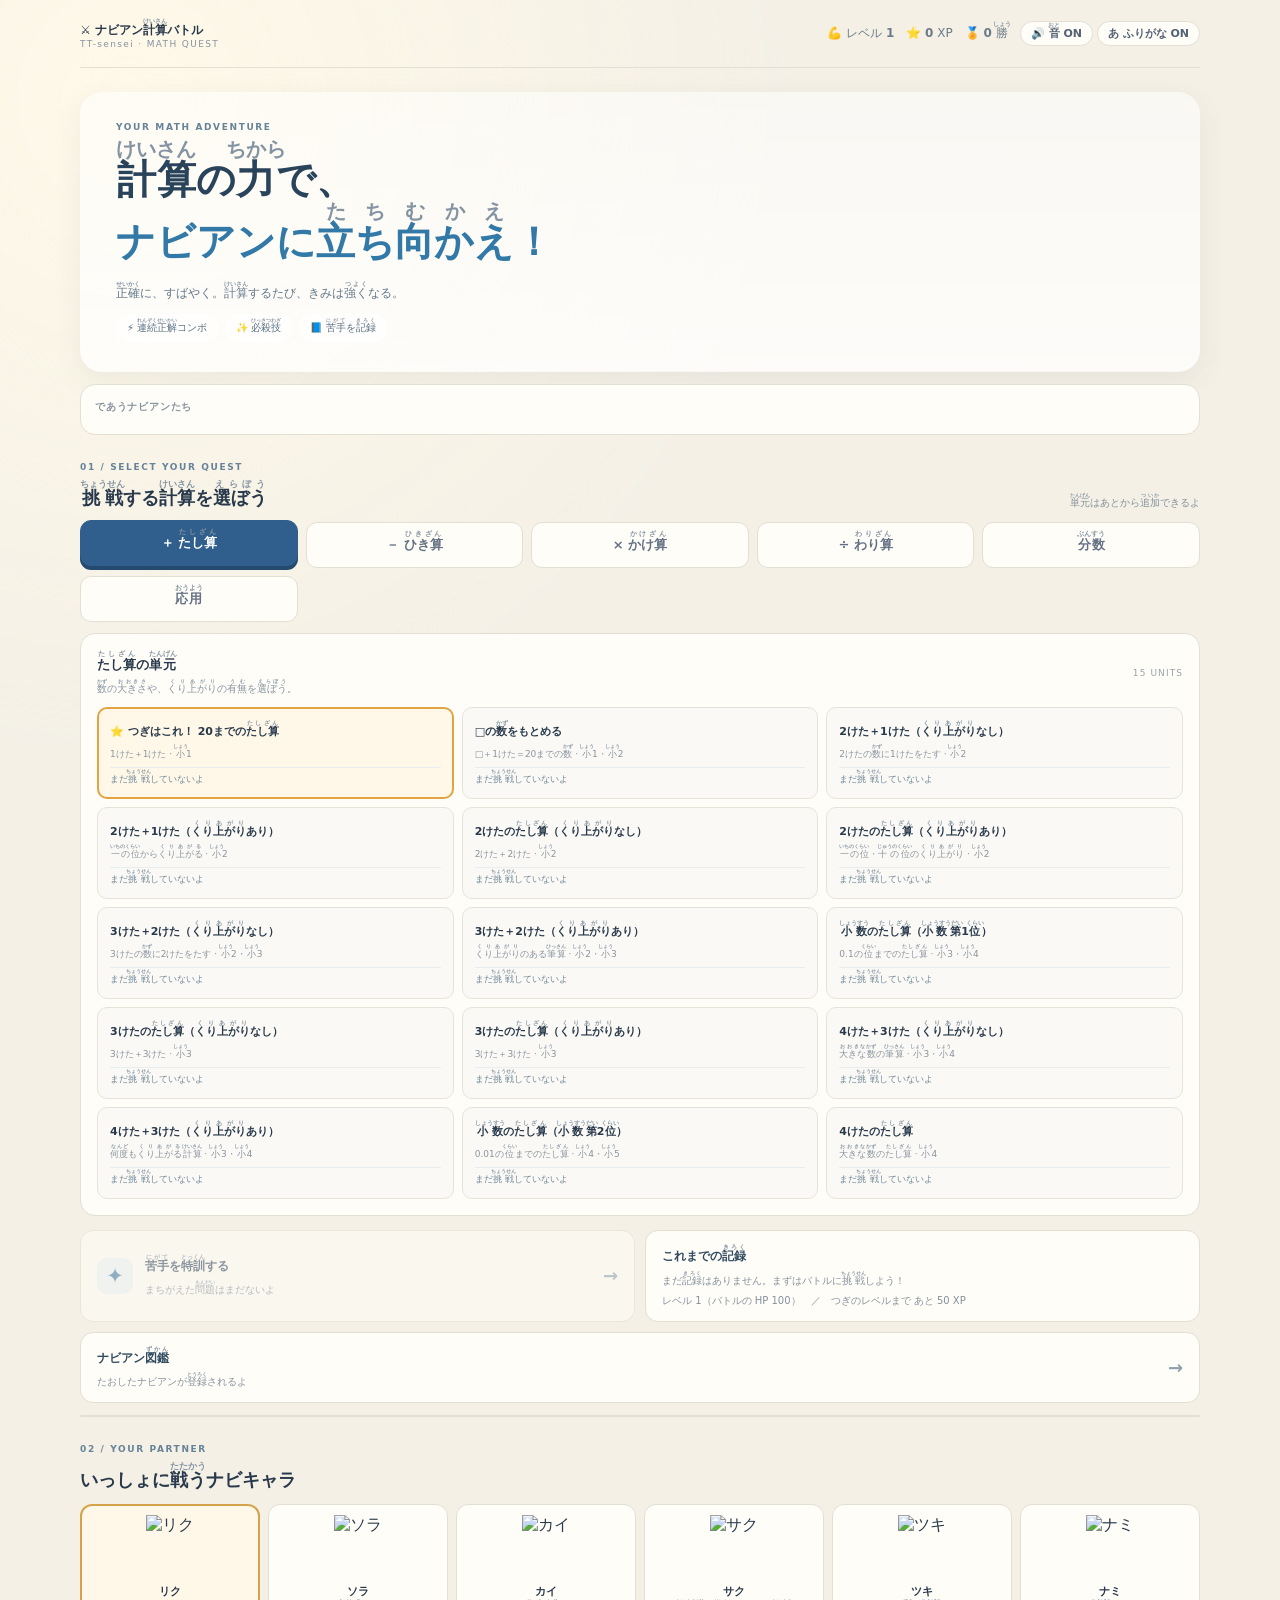
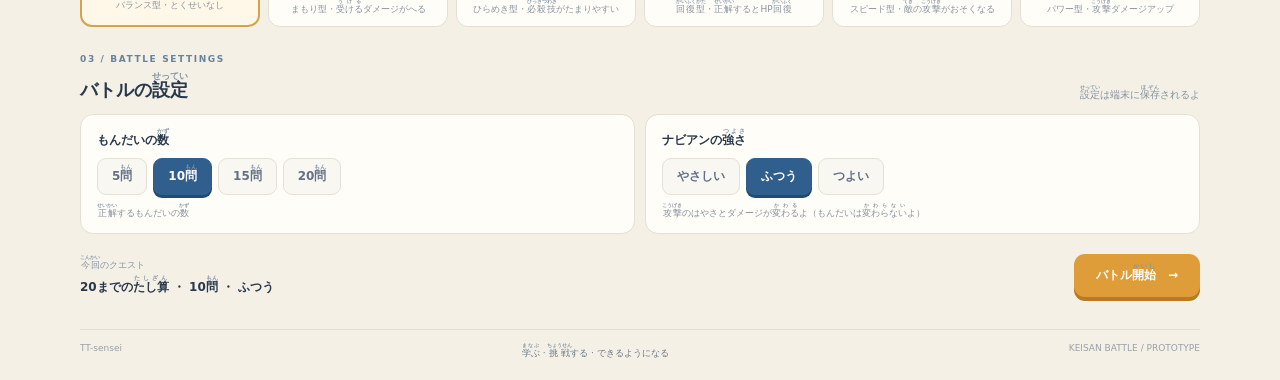
==== commit 3bd45195: "プレイヤーのレベル制を追加（レベルで最大HPアップ、攻撃力は据え置き）と経験値の周回防止（易しい単元は半分・ゼロ）" ====
--- a/index.html
+++ b/index.html
@@ -1,14 +1,14 @@
 <!doctype html>
 <html lang="ja"><head><meta charset="utf-8"><meta name="viewport" content="width=device-width,initial-scale=1,viewport-fit=cover"><meta name="theme-color" content="#f4f0e6"><title>ナビアン計算バトル｜TT-sensei</title><link rel="stylesheet" href="./css/style.css"></head>
 <body><main class="app">
-<header class="top"><a class="brand" href="./"><b>⚔ ナビアン計算バトル</b><small>TT-sensei · MATH QUEST</small></a><div>⭐ <b id="xp">0</b> XP　🏅 <b id="wins">0</b> 勝　<button id="sound-toggle" class="sound-toggle">🔊 音 ON</button> <button id="furi-toggle" class="sound-toggle">あ ふりがな ON</button></div></header>
+<header class="top"><a class="brand" href="./"><b>⚔ ナビアン計算バトル</b><small>TT-sensei · MATH QUEST</small></a><div>💪 レベル <b id="level">1</b>　⭐ <b id="xp">0</b> XP　🏅 <b id="wins">0</b> 勝　<button id="sound-toggle" class="sound-toggle">🔊 音 ON</button> <button id="furi-toggle" class="sound-toggle">あ ふりがな ON</button></div></header>
 <section id="home" class="screen">
 <div class="hero" id="hero"><div><p class="eyebrow">YOUR MATH ADVENTURE</p><h1>計算の力で、<br><em>ナビアンに立ち向かえ！</em></h1><p>正確に、すばやく。計算するたび、きみは強くなる。</p><div class="pills"><span>⚡ 連続正解コンボ</span><span>✨ 必殺技</span><span>📘 苦手を記録</span></div></div><div class="hero-art"><img id="hero-img" alt="冒険に出発するナビキャラたち"></div></div>
 <div class="monster-strip-wrap"><span>であうナビアンたち</span><div class="monster-strip" id="monster-strip"></div></div>
 <div class="heading"><div><p class="eyebrow">01 / SELECT YOUR QUEST</p><h2>挑戦する計算を選ぼう</h2></div><small>単元はあとから追加できるよ</small></div>
 <div class="ops"><button class="op active" data-op="addition">＋ たし算</button><button class="op" data-op="subtraction">－ ひき算</button><button class="op" data-op="multiplication">× かけ算</button><button class="op" data-op="division">÷ わり算</button><button class="op" data-op="fractions">分数</button><button class="op" data-op="application">応用</button></div>
 <div class="unit-panel"><div class="unit-head"><div><h3 id="unit-title">たし算の単元</h3><p id="unit-desc"></p></div><small id="unit-count"></small></div><div id="units" class="units"></div></div>
-<div class="home-tools"><button id="training-open" class="training-open"><span class="training-icon">✦</span><span><b>苦手を特訓する</b><small id="training-count">まちがえた単元を練習しよう</small></span><strong>→</strong></button><div class="record-card"><b>これまでの記録</b><span id="record-summary">まだ記録はありません。まずはバトルに挑戦しよう！</span></div></div>
+<div class="home-tools"><button id="training-open" class="training-open"><span class="training-icon">✦</span><span><b>苦手を特訓する</b><small id="training-count">まちがえた単元を練習しよう</small></span><strong>→</strong></button><div class="record-card"><b>これまでの記録</b><span id="record-summary">まだ記録はありません。まずはバトルに挑戦しよう！</span><span id="level-progress"></span></div></div>
 <button id="dex-open" class="dex-open"><img id="dex-thumb" class="dex-thumb" alt=""><span><b>ナビアン図鑑</b><small id="dex-count">たおしたナビアンが登録されるよ</small></span><strong>→</strong></button>
 <div class="home-banner"><img id="home-banner-img" alt="冒険の仲間たち"><span>みんなで冒険、みんなで成長しよう</span></div>
 <div class="heading"><div><p class="eyebrow">02 / YOUR PARTNER</p><h2>いっしょに戦うナビキャラ</h2></div></div>
@@ -38,5 +38,5 @@
 <div class="dex-head"><p id="dex-progress">登録 0 / 241 体</p><div class="seg" id="dex-tabs"><button data-dex="all" class="selected">すべて</button><button data-dex="zako">通常</button><button data-dex="evo">進化</button><button data-dex="boss">ボス</button></div></div>
 <div id="dex-grid" class="dex-grid"></div>
 </section>
-<section id="result" class="screen hidden"><div class="result-card"><img id="result-banner" class="result-banner hidden" alt=""><div id="resulticon" class="resulticon">🏆</div><div id="result-visual" class="result-visual hidden"><img id="result-player" alt=""><span>⚔</span><img id="result-enemy" alt=""></div><p class="eyebrow">QUEST RESULT</p><h2 id="resulttitle">クエストクリア！</h2><p id="resultmessage"></p><div class="result-stats"><div><b id="correct">0</b><small>正解</small></div><div><b id="accuracy">0%</b><small>正答率</small></div><div><b id="earned">+0</b><small>獲得XP</small></div><div><b id="bestcombo">0</b><small>最大コンボ</small></div></div><div id="mistakes" class="mistakes hidden"><b>もう一度練習したい問題</b><div id="mistakelist"></div></div><div class="result-actions"><button id="retry" class="primary">もう一度挑戦 ↻</button><button id="next-unit" class="primary hidden">つぎの単元へ →</button><button id="result-home" class="secondary">クエスト選択へ</button></div></div></section>
+<section id="result" class="screen hidden"><div class="result-card"><img id="result-banner" class="result-banner hidden" alt=""><div id="resulticon" class="resulticon">🏆</div><div id="result-visual" class="result-visual hidden"><img id="result-player" alt=""><span>⚔</span><img id="result-enemy" alt=""></div><p class="eyebrow">QUEST RESULT</p><h2 id="resulttitle">クエストクリア！</h2><p id="resultmessage"></p><p id="levelinfo" class="levelinfo hidden"></p><div class="result-stats"><div><b id="correct">0</b><small>正解</small></div><div><b id="accuracy">0%</b><small>正答率</small></div><div><b id="earned">+0</b><small>獲得XP</small></div><div><b id="bestcombo">0</b><small>最大コンボ</small></div></div><div id="mistakes" class="mistakes hidden"><b>もう一度練習したい問題</b><div id="mistakelist"></div></div><div class="result-actions"><button id="retry" class="primary">もう一度挑戦 ↻</button><button id="next-unit" class="primary hidden">つぎの単元へ →</button><button id="result-home" class="secondary">クエスト選択へ</button></div></div></section>
 <footer>TT-sensei <span>学ぶ · 挑戦する · できるようになる</span> KEISAN BATTLE / PROTOTYPE</footer></main><script type="module" src="./js/app.js"></script></body></html>
--- a/css/style.css
+++ b/css/style.css
@@ -121,3 +121,5 @@
 .fighter-fallback{font-size:64px;line-height:1.1}
 .mistake-item{display:flex;flex-direction:column;gap:2px;background:#fff;border:1px solid var(--line);border-radius:10px;padding:8px 12px;margin:6px 0;text-align:left}
 .mistake-item small{color:#68798a;font-size:11px;line-height:1.5}
+.result-card .levelinfo{font-weight:900;color:#a86f14;background:#fff6e0;border:1px solid #f0dfc7;border-radius:11px;padding:10px 12px;font-size:13px}
+.unit small.unit-xp{color:#b77a25;font-weight:700}
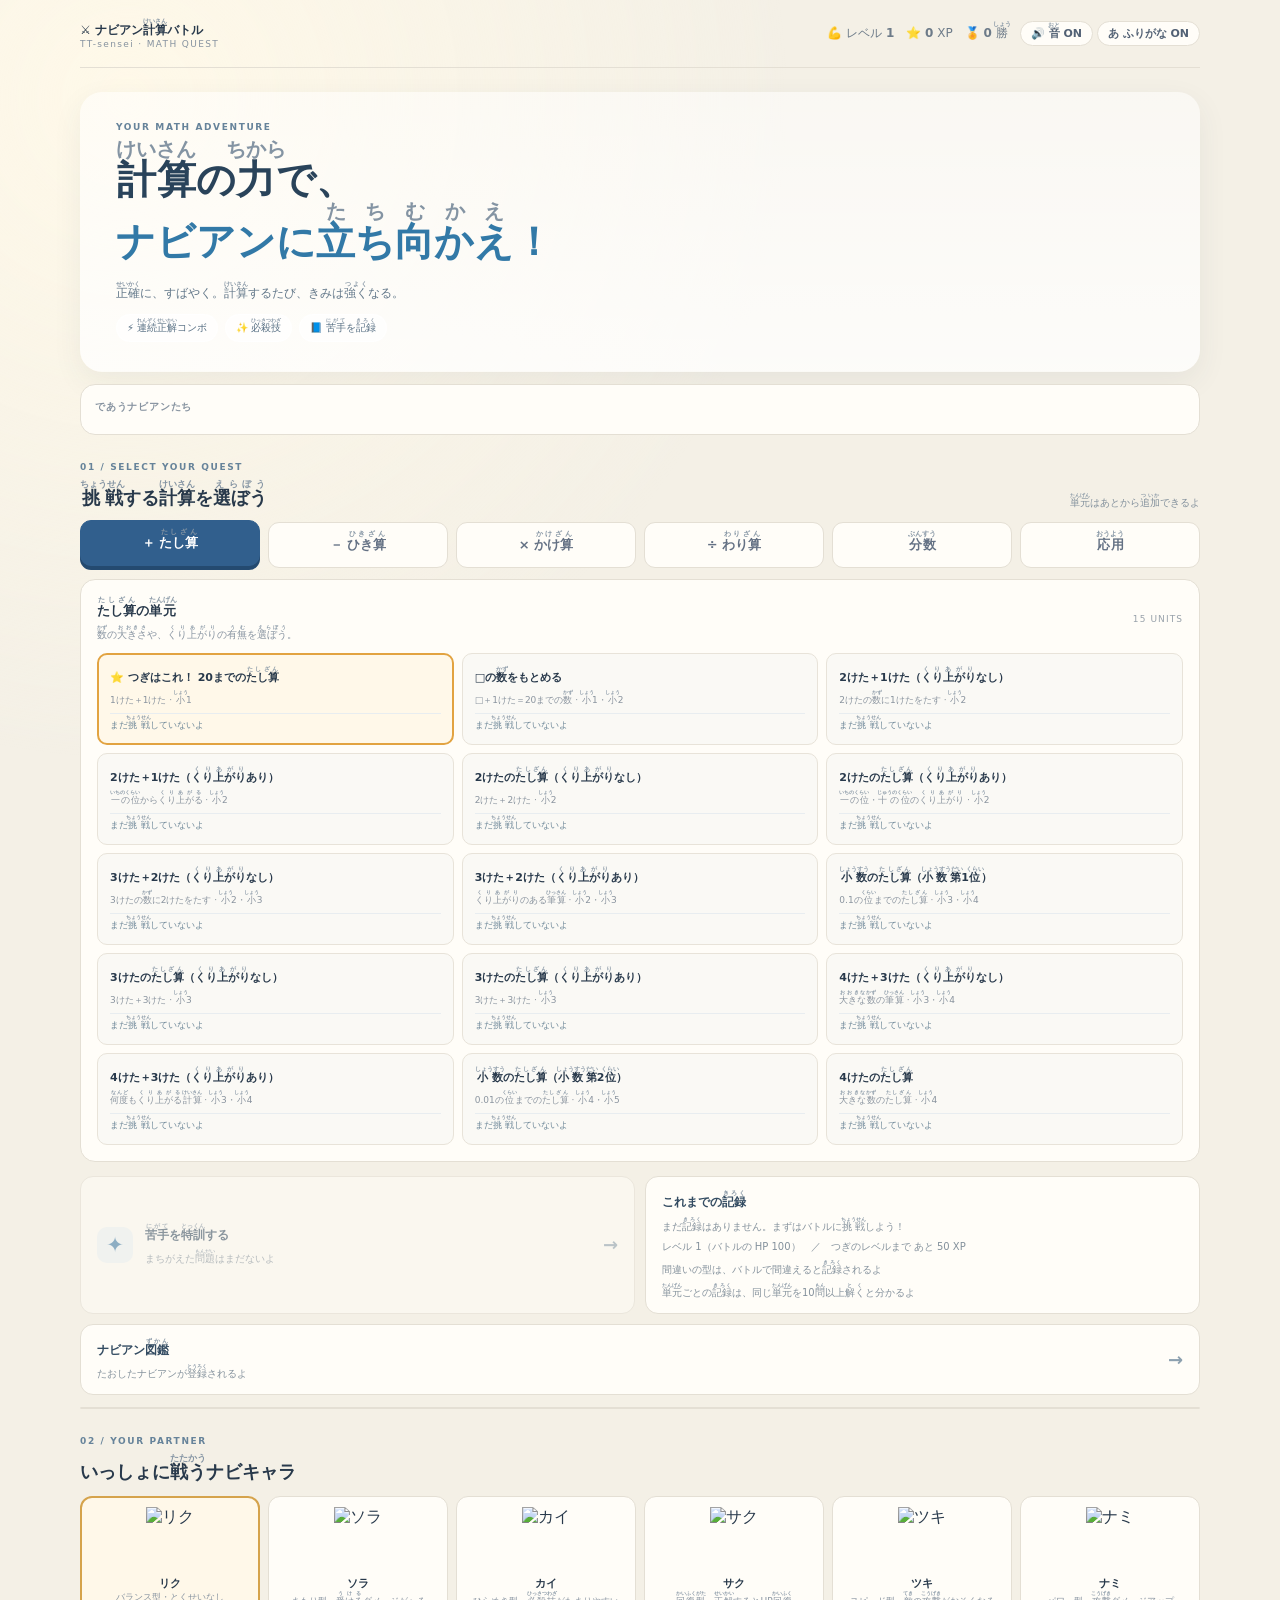
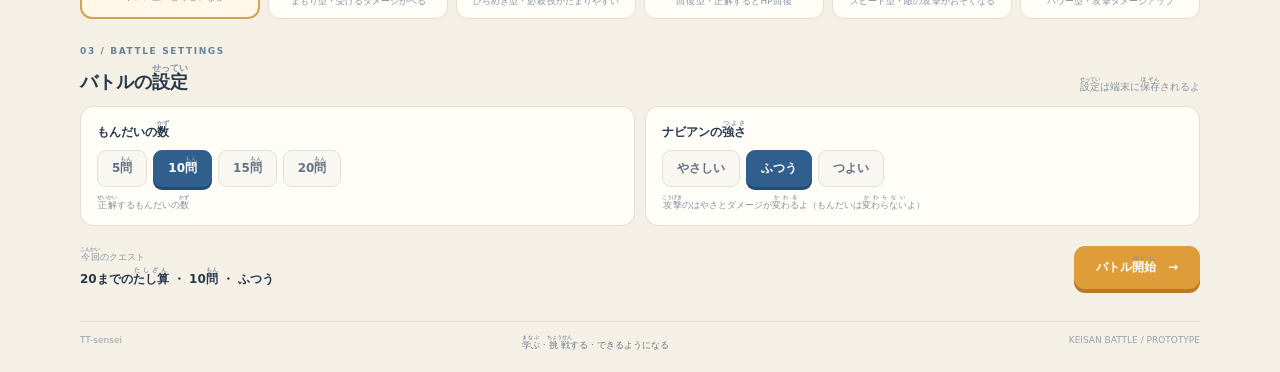
==== commit a09d7f75: "間違いの型の記録と見える化: 間違えた答えのパターンから型を推定して記録、結果・特訓・ホームの記録欄に表示" ====
--- a/index.html
+++ b/index.html
@@ -8,7 +8,7 @@
 <div class="heading"><div><p class="eyebrow">01 / SELECT YOUR QUEST</p><h2>挑戦する計算を選ぼう</h2></div><small>単元はあとから追加できるよ</small></div>
 <div class="ops"><button class="op active" data-op="addition">＋ たし算</button><button class="op" data-op="subtraction">－ ひき算</button><button class="op" data-op="multiplication">× かけ算</button><button class="op" data-op="division">÷ わり算</button><button class="op" data-op="fractions">分数</button><button class="op" data-op="application">応用</button></div>
 <div class="unit-panel"><div class="unit-head"><div><h3 id="unit-title">たし算の単元</h3><p id="unit-desc"></p></div><small id="unit-count"></small></div><div id="units" class="units"></div></div>
-<div class="home-tools"><button id="training-open" class="training-open"><span class="training-icon">✦</span><span><b>苦手を特訓する</b><small id="training-count">まちがえた単元を練習しよう</small></span><strong>→</strong></button><div class="record-card"><b>これまでの記録</b><span id="record-summary">まだ記録はありません。まずはバトルに挑戦しよう！</span><span id="level-progress"></span></div></div>
+<div class="home-tools"><button id="training-open" class="training-open"><span class="training-icon">✦</span><span><b>苦手を特訓する</b><small id="training-count">まちがえた単元を練習しよう</small></span><strong>→</strong></button><div class="record-card"><b>これまでの記録</b><span id="record-summary">まだ記録はありません。まずはバトルに挑戦しよう！</span><span id="level-progress"></span><span id="type-summary"></span><span id="unit-summary"></span></div></div>
 <button id="dex-open" class="dex-open"><img id="dex-thumb" class="dex-thumb" alt=""><span><b>ナビアン図鑑</b><small id="dex-count">たおしたナビアンが登録されるよ</small></span><strong>→</strong></button>
 <div class="home-banner"><img id="home-banner-img" alt="冒険の仲間たち"><span>みんなで冒険、みんなで成長しよう</span></div>
 <div class="heading"><div><p class="eyebrow">02 / YOUR PARTNER</p><h2>いっしょに戦うナビキャラ</h2></div></div>
--- a/css/style.css
+++ b/css/style.css
@@ -1,4 +1,4 @@
-:root{font-family:system-ui,"Noto Sans JP",sans-serif;color:#28394b;background:#f4f0e6;--line:#e4dfd4;--blue:#356f9f;--gold:#df9d39}*{box-sizing:border-box}body{margin:0;background:radial-gradient(circle at 10% 5%,#fff9e9,transparent 30%),#f4f0e6}button{font:inherit;cursor:pointer}.app{width:min(1120px,calc(100% - 32px));margin:auto}.top{height:68px;border-bottom:1px solid var(--line);display:flex;justify-content:space-between;align-items:center;font-size:12px;color:#6d7b89}.brand{color:#28394b;text-decoration:none}.brand b,.brand small{display:block}.brand small{font-size:9px;letter-spacing:.15em;color:#8793a0}.screen{padding:24px 0 32px}.hidden{display:none!important}.hero{min-height:220px;border-radius:22px;background:linear-gradient(110deg,#e2efeb,#dceaf2);padding:30px 36px;display:flex;align-items:center;justify-content:space-between;overflow:hidden;box-shadow:0 10px 30px #34495b12}.eyebrow{font-size:9px;letter-spacing:.18em;color:#66839a;font-weight:900;margin:0 0 7px}.hero h1{font-size:clamp(26px,4vw,39px);line-height:1.35;margin:0;color:#29435a}.hero h1 em{font-style:normal;color:#3279a7}.hero p:not(.eyebrow){font-size:12px;color:#63788a}.pills{display:flex;gap:7px;flex-wrap:wrap}.pills span{background:#ffffffa8;border:1px solid #ffffffb8;border-radius:20px;padding:6px 10px;font-size:10px;color:#587084}.hero-art{display:flex;align-items:end;gap:12px;font-size:94px;padding-right:5%;filter:drop-shadow(0 8px 5px #34495b20)}.hero-art span:last-child{font-size:78px}.heading{display:flex;justify-content:space-between;align-items:end;margin:27px 0 12px}.heading h2{font-size:18px;margin:0}.heading small{font-size:10px;color:#82909c}.ops{display:grid;grid-template-columns:repeat(5,1fr);gap:8px}.op{border:1px solid var(--line);background:#fffdf8;border-radius:11px;padding:13px 5px;font-size:13px;font-weight:800;color:#647184}.op.active{background:#315f8d;color:white;border-color:#315f8d;box-shadow:0 4px 0 #244a70;transform:translateY(-2px)}.unit-panel{background:#fffdf8;border:1px solid var(--line);border-radius:15px;padding:16px;margin-top:11px}.unit-head{display:flex;justify-content:space-between;align-items:center;margin-bottom:11px}.unit-head h3{font-size:13px;margin:0}.unit-head p{font-size:10px;color:#8793a0;margin:4px 0 0}.unit-head>small{font-size:9px;letter-spacing:.12em;color:#98a1aa}.units{display:grid;grid-template-columns:repeat(3,1fr);gap:8px}.unit{background:#faf9f5;border:1px solid #e8e3d9;border-radius:10px;padding:12px;text-align:left;color:#28394b;min-height:65px}.unit b,.unit small{display:block}.unit b{font-size:11px}.unit small{font-size:9px;color:#89939e;margin-top:5px}.unit.selected{border:2px solid #4d89b8;background:#edf5fa;padding:11px}.unit:disabled{opacity:.48;cursor:not-allowed}.characters{display:grid;grid-template-columns:repeat(6,1fr);gap:8px}.char{border:1px solid var(--line);background:#fffdf8;border-radius:12px;padding:10px 5px;display:flex;align-items:center;flex-direction:column;color:#28394b}.char.selected{border:2px solid #d5a34c;background:#fff8e9;padding:9px 4px}.char span{font-size:29px}.char b{font-size:11px;margin-top:3px}.char small{font-size:9px;color:#8793a0}.start{display:flex;justify-content:space-between;align-items:center;margin-top:20px}.start small,.start b{display:block}.start small{font-size:9px;color:#8793a0}.start b{font-size:12px;margin-top:3px}.primary,.secondary{border:0;border-radius:11px;padding:13px 22px;font-size:12px;font-weight:900}.primary{background:var(--gold);color:white;box-shadow:0 4px 0 #b77a25}.secondary{background:#edf0f2;color:#526174}.toolbar{display:flex;align-items:center;justify-content:space-between;margin-bottom:12px}.plain{border:0;background:transparent;color:#637287;font-size:11px;font-weight:800}.toolbar>b{font-size:10px;letter-spacing:.12em;background:#fffdf8;border:1px solid var(--line);padding:7px 12px;border-radius:20px}.arena{height:245px;border-radius:18px;position:relative;overflow:hidden;background:linear-gradient(#dcecf2 0%,#eaf1e9 72%,#cbdcbf 72%);box-shadow:0 10px 28px #34495b12}.arena:before,.arena:after{content:"";position:absolute;bottom:-65px;width:65%;height:150px;background:#b6d0ad;border-radius:50%}.arena:before{left:-15%}.arena:after{right:-15%;background:#a8c69e}.fighters{position:absolute;inset:0;z-index:1;display:flex;align-items:center;justify-content:space-around;padding:15px 5% 22px}.fighter{display:flex;align-items:center;gap:10px;width:40%}.fighter>span{font-size:76px;filter:drop-shadow(0 8px 5px #34495b30)}.fighter b,.fighter small{display:block}.fighter b{font-size:13px}.fighter small{font-size:9px;color:#637b8b;margin:3px 0}.hp{height:9px;width:125px;background:#ffffff9c;border-radius:12px;overflow:hidden}.hp i{display:block;height:100%;width:100%;background:#72b67e;transition:width .3s}.enemy{justify-content:flex-end;text-align:right}.enemy .hp i{margin-left:auto;background:#dc796b}.vs{font-size:18px;color:#698497}.feedback{position:absolute;z-index:2;bottom:10px;left:50%;transform:translateX(-50%);background:#ffffffdf;border-radius:20px;padding:6px 16px;font-size:10px;font-weight:900;white-space:nowrap;color:#41617a}.battle-grid{display:grid;grid-template-columns:minmax(0,1fr) 230px;gap:13px;margin-top:13px}.progress{grid-column:1/-1;display:flex;align-items:center;gap:18px;font-size:10px;color:#68788a}.bar{height:7px;flex:1;background:#e2ddd2;border-radius:10px;overflow:hidden}.bar i{display:block;height:100%;width:0;background:#e2a341;transition:width .25s}.question-card,.special,.tip{background:#fffdf8;border:1px solid var(--line);border-radius:15px;padding:16px}.qmeta{display:flex;justify-content:space-between;font-size:9px;letter-spacing:.12em;color:#92a0aa;font-weight:900}.qmeta span:first-child{color:#5483a4}.question{text-align:center;font-size:clamp(36px,6vw,52px);font-weight:900;color:#2c4861;padding:12px 0 5px}.answer{display:flex;justify-content:center;align-items:center;gap:10px;margin-bottom:11px}.answer b{min-width:90px;text-align:center;background:#f1f4f5;border:1px solid #e1e6e7;border-radius:8px;padding:5px 14px;font-size:21px;color:#315f8d}.answer small,.hint{font-size:9px;color:#9aa3ab}.keypad{width:min(100%,370px);margin:auto;display:grid;grid-template-columns:repeat(3,1fr);gap:6px}.keypad button{border:1px solid #e5e1d7;background:#f9f7f1;border-radius:8px;min-height:41px;font-size:18px;font-weight:900;color:#344c62;box-shadow:0 2px 0 #e3ded3}.keypad .enter{background:#3979b8;color:white;border-color:#3979b8;font-size:12px}.keypad button[data-key=clear]{font-size:11px;color:#8a6b54}.hint{display:block;text-align:center;margin:9px 0 0}.battle-grid aside{display:flex;flex-direction:column;gap:9px}.special b,.tip b{font-size:11px}.gauge{height:10px;background:#ece7dc;border-radius:20px;margin:12px 0 7px;overflow:hidden}.gauge i{display:block;width:0;height:100%;background:linear-gradient(90deg,#e5ad45,#e77961)}.special small{font-size:9px;color:#8a7b65}.bolt{text-align:center;font-size:34px;margin-top:12px}.tip{background:#f0f5f1;font-size:12px}.tip p{font-size:9px;color:#718078;line-height:1.6}.result-card{width:min(620px,100%);margin:30px auto;text-align:center;background:#fffdf8;border:1px solid var(--line);border-radius:20px;padding:30px;box-shadow:0 10px 30px #34495b12}.resulticon{font-size:58px}.result-card h2{font-size:25px;margin:3px}.result-card>p:not(.eyebrow){font-size:12px;color:#82909c}.result-stats{display:grid;grid-template-columns:repeat(4,1fr);gap:8px;margin:22px 0}.result-stats div{background:#f5f3ed;border-radius:11px;padding:12px 4px}.result-stats b,.result-stats small{display:block}.result-stats b{font-size:22px;color:#315f8d}.result-stats small{font-size:9px;color:#87919b}.mistakes{text-align:left;background:#fff6eb;border:1px solid #f0dfc7;border-radius:11px;padding:12px;font-size:11px}.mistakes div{display:flex;flex-wrap:wrap;gap:6px;margin-top:8px}.mistakes span{background:white;border-radius:6px;padding:5px 8px;color:#8a6b54}.result-actions{display:flex;justify-content:center;gap:9px;margin-top:18px}footer{display:flex;justify-content:space-between;border-top:1px solid var(--line);padding:13px 0 20px;color:#98a0a9;font-size:9px}footer span{color:#68788a}@media(max-width:720px){.app{width:calc(100% - 22px)}.hero{padding:23px 20px;min-height:205px}.hero-art{font-size:67px;opacity:.55;margin-right:-35px}.hero-art span:last-child{font-size:56px}.hero h1{font-size:27px}.hero>div:first-child{position:relative;z-index:1}.heading{align-items:start;gap:8px}.heading small{max-width:105px;text-align:right;line-height:1.5}.units{grid-template-columns:1fr}.unit{min-height:56px}.characters{grid-template-columns:repeat(3,1fr)}.start{align-items:stretch;flex-direction:column;gap:12px}.start .primary{width:100%}.battle-grid{grid-template-columns:1fr}.progress{grid-column:1}.battle-grid aside{display:grid;grid-template-columns:1fr 1fr}.arena{height:210px}.fighter{gap:5px;width:44%}.fighter>span{font-size:55px}.fighter b{font-size:10px}.fighter small{font-size:8px}.hp{width:90px}.vs{font-size:13px}.toolbar{gap:3px}.toolbar>b{font-size:8px;padding:6px}.plain{font-size:9px}.result-stats{grid-template-columns:repeat(2,1fr)}.result-actions{flex-direction:column}.result-actions button{width:100%}footer{font-size:8px}}@media(max-width:390px){.hero-art{opacity:.25}.ops .op{font-size:11px}.battle-grid aside{grid-template-columns:1fr}.question-card{padding:13px 10px}}@media(prefers-reduced-motion:reduce){*{scroll-behavior:auto!important;transition:none!important;animation:none!important}}.special-use{width:100%;margin-top:10px;border:0;border-radius:8px;padding:9px;background:#e7a53d;color:#fff;font-weight:900;font-size:10px}.special-use:disabled{background:#d9d6ce;color:#999;cursor:not-allowed}.toolbar-note{font-size:9px;letter-spacing:.15em;color:#8b98a4;font-weight:900}.fighter.hit{animation:shake .3s}@keyframes shake{0%,100%{transform:translateX(0)}25%{transform:translateX(-7px)}75%{transform:translateX(7px)}}
+:root{font-family:system-ui,"Noto Sans JP",sans-serif;color:#28394b;background:#f4f0e6;--line:#e4dfd4;--blue:#356f9f;--gold:#df9d39}*{box-sizing:border-box}body{margin:0;background:radial-gradient(circle at 10% 5%,#fff9e9,transparent 30%),#f4f0e6}button{font:inherit;cursor:pointer}.app{width:min(1120px,calc(100% - 32px));margin:auto}.top{height:68px;border-bottom:1px solid var(--line);display:flex;justify-content:space-between;align-items:center;font-size:12px;color:#6d7b89}.brand{color:#28394b;text-decoration:none}.brand b,.brand small{display:block}.brand small{font-size:9px;letter-spacing:.15em;color:#8793a0}.screen{padding:24px 0 32px}.hidden{display:none!important}.hero{min-height:220px;border-radius:22px;background:linear-gradient(110deg,#e2efeb,#dceaf2);padding:30px 36px;display:flex;align-items:center;justify-content:space-between;overflow:hidden;box-shadow:0 10px 30px #34495b12}.eyebrow{font-size:9px;letter-spacing:.18em;color:#66839a;font-weight:900;margin:0 0 7px}.hero h1{font-size:clamp(26px,4vw,39px);line-height:1.35;margin:0;color:#29435a}.hero h1 em{font-style:normal;color:#3279a7}.hero p:not(.eyebrow){font-size:12px;color:#63788a}.pills{display:flex;gap:7px;flex-wrap:wrap}.pills span{background:#ffffffa8;border:1px solid #ffffffb8;border-radius:20px;padding:6px 10px;font-size:10px;color:#587084}.hero-art{display:flex;align-items:end;gap:12px;font-size:94px;padding-right:5%;filter:drop-shadow(0 8px 5px #34495b20)}.hero-art span:last-child{font-size:78px}.heading{display:flex;justify-content:space-between;align-items:end;margin:27px 0 12px}.heading h2{font-size:18px;margin:0}.heading small{font-size:10px;color:#82909c}.ops{display:grid;grid-template-columns:repeat(6,1fr);gap:8px}.op{border:1px solid var(--line);background:#fffdf8;border-radius:11px;padding:13px 5px;font-size:13px;font-weight:800;color:#647184}.op.active{background:#315f8d;color:white;border-color:#315f8d;box-shadow:0 4px 0 #244a70;transform:translateY(-2px)}.unit-panel{background:#fffdf8;border:1px solid var(--line);border-radius:15px;padding:16px;margin-top:11px}.unit-head{display:flex;justify-content:space-between;align-items:center;margin-bottom:11px}.unit-head h3{font-size:13px;margin:0}.unit-head p{font-size:10px;color:#8793a0;margin:4px 0 0}.unit-head>small{font-size:9px;letter-spacing:.12em;color:#98a1aa}.units{display:grid;grid-template-columns:repeat(3,1fr);gap:8px}.unit{background:#faf9f5;border:1px solid #e8e3d9;border-radius:10px;padding:12px;text-align:left;color:#28394b;min-height:65px}.unit b,.unit small{display:block}.unit b{font-size:11px}.unit small{font-size:9px;color:#89939e;margin-top:5px}.unit.selected{border:2px solid #4d89b8;background:#edf5fa;padding:11px}.unit:disabled{opacity:.48;cursor:not-allowed}.characters{display:grid;grid-template-columns:repeat(6,1fr);gap:8px}.char{border:1px solid var(--line);background:#fffdf8;border-radius:12px;padding:10px 5px;display:flex;align-items:center;flex-direction:column;color:#28394b}.char.selected{border:2px solid #d5a34c;background:#fff8e9;padding:9px 4px}.char span{font-size:29px}.char b{font-size:11px;margin-top:3px}.char small{font-size:9px;color:#8793a0}.start{display:flex;justify-content:space-between;align-items:center;margin-top:20px}.start small,.start b{display:block}.start small{font-size:9px;color:#8793a0}.start b{font-size:12px;margin-top:3px}.primary,.secondary{border:0;border-radius:11px;padding:13px 22px;font-size:12px;font-weight:900}.primary{background:var(--gold);color:white;box-shadow:0 4px 0 #b77a25}.secondary{background:#edf0f2;color:#526174}.toolbar{display:flex;align-items:center;justify-content:space-between;margin-bottom:12px}.plain{border:0;background:transparent;color:#637287;font-size:11px;font-weight:800}.toolbar>b{font-size:10px;letter-spacing:.12em;background:#fffdf8;border:1px solid var(--line);padding:7px 12px;border-radius:20px}.arena{height:245px;border-radius:18px;position:relative;overflow:hidden;background:linear-gradient(#dcecf2 0%,#eaf1e9 72%,#cbdcbf 72%);box-shadow:0 10px 28px #34495b12}.arena:before,.arena:after{content:"";position:absolute;bottom:-65px;width:65%;height:150px;background:#b6d0ad;border-radius:50%}.arena:before{left:-15%}.arena:after{right:-15%;background:#a8c69e}.fighters{position:absolute;inset:0;z-index:1;display:flex;align-items:center;justify-content:space-around;padding:15px 5% 22px}.fighter{display:flex;align-items:center;gap:10px;width:40%}.fighter>span{font-size:76px;filter:drop-shadow(0 8px 5px #34495b30)}.fighter b,.fighter small{display:block}.fighter b{font-size:13px}.fighter small{font-size:9px;color:#637b8b;margin:3px 0}.hp{height:9px;width:125px;background:#ffffff9c;border-radius:12px;overflow:hidden}.hp i{display:block;height:100%;width:100%;background:#72b67e;transition:width .3s}.enemy{justify-content:flex-end;text-align:right}.enemy .hp i{margin-left:auto;background:#dc796b}.vs{font-size:18px;color:#698497}.feedback{position:absolute;z-index:2;bottom:10px;left:50%;transform:translateX(-50%);background:#ffffffdf;border-radius:20px;padding:6px 16px;font-size:10px;font-weight:900;white-space:nowrap;color:#41617a}.battle-grid{display:grid;grid-template-columns:minmax(0,1fr) 230px;gap:13px;margin-top:13px}.progress{grid-column:1/-1;display:flex;align-items:center;gap:18px;font-size:10px;color:#68788a}.bar{height:7px;flex:1;background:#e2ddd2;border-radius:10px;overflow:hidden}.bar i{display:block;height:100%;width:0;background:#e2a341;transition:width .25s}.question-card,.special,.tip{background:#fffdf8;border:1px solid var(--line);border-radius:15px;padding:16px}.qmeta{display:flex;justify-content:space-between;font-size:9px;letter-spacing:.12em;color:#92a0aa;font-weight:900}.qmeta span:first-child{color:#5483a4}.question{text-align:center;font-size:clamp(36px,6vw,52px);font-weight:900;color:#2c4861;padding:12px 0 5px}.answer{display:flex;justify-content:center;align-items:center;gap:10px;margin-bottom:11px}.answer b{min-width:90px;text-align:center;background:#f1f4f5;border:1px solid #e1e6e7;border-radius:8px;padding:5px 14px;font-size:21px;color:#315f8d}.answer small,.hint{font-size:9px;color:#9aa3ab}.keypad{width:min(100%,370px);margin:auto;display:grid;grid-template-columns:repeat(3,1fr);gap:6px}.keypad button{border:1px solid #e5e1d7;background:#f9f7f1;border-radius:8px;min-height:41px;font-size:18px;font-weight:900;color:#344c62;box-shadow:0 2px 0 #e3ded3}.keypad .enter{background:#3979b8;color:white;border-color:#3979b8;font-size:12px}.keypad button[data-key=clear]{font-size:11px;color:#8a6b54}.hint{display:block;text-align:center;margin:9px 0 0}.battle-grid aside{display:flex;flex-direction:column;gap:9px}.special b,.tip b{font-size:11px}.gauge{height:10px;background:#ece7dc;border-radius:20px;margin:12px 0 7px;overflow:hidden}.gauge i{display:block;width:0;height:100%;background:linear-gradient(90deg,#e5ad45,#e77961)}.special small{font-size:9px;color:#8a7b65}.bolt{text-align:center;font-size:34px;margin-top:12px}.tip{background:#f0f5f1;font-size:12px}.tip p{font-size:9px;color:#718078;line-height:1.6}.result-card{width:min(620px,100%);margin:30px auto;text-align:center;background:#fffdf8;border:1px solid var(--line);border-radius:20px;padding:30px;box-shadow:0 10px 30px #34495b12}.resulticon{font-size:58px}.result-card h2{font-size:25px;margin:3px}.result-card>p:not(.eyebrow){font-size:12px;color:#82909c}.result-stats{display:grid;grid-template-columns:repeat(4,1fr);gap:8px;margin:22px 0}.result-stats div{background:#f5f3ed;border-radius:11px;padding:12px 4px}.result-stats b,.result-stats small{display:block}.result-stats b{font-size:22px;color:#315f8d}.result-stats small{font-size:9px;color:#87919b}.mistakes{text-align:left;background:#fff6eb;border:1px solid #f0dfc7;border-radius:11px;padding:12px;font-size:11px}.mistakes div{display:flex;flex-wrap:wrap;gap:6px;margin-top:8px}.mistakes span{background:white;border-radius:6px;padding:5px 8px;color:#8a6b54}.result-actions{display:flex;justify-content:center;gap:9px;margin-top:18px}footer{display:flex;justify-content:space-between;border-top:1px solid var(--line);padding:13px 0 20px;color:#98a0a9;font-size:9px}footer span{color:#68788a}@media(max-width:720px){.app{width:calc(100% - 22px)}.hero{padding:23px 20px;min-height:205px}.hero-art{font-size:67px;opacity:.55;margin-right:-35px}.hero-art span:last-child{font-size:56px}.hero h1{font-size:27px}.hero>div:first-child{position:relative;z-index:1}.heading{align-items:start;gap:8px}.heading small{max-width:105px;text-align:right;line-height:1.5}.units{grid-template-columns:1fr}.ops{grid-template-columns:repeat(3,1fr)}.unit{min-height:56px}.characters{grid-template-columns:repeat(3,1fr)}.start{align-items:stretch;flex-direction:column;gap:12px}.start .primary{width:100%}.battle-grid{grid-template-columns:1fr}.progress{grid-column:1}.battle-grid aside{display:grid;grid-template-columns:1fr 1fr}.arena{height:210px}.fighter{gap:5px;width:44%}.fighter>span{font-size:55px}.fighter b{font-size:10px}.fighter small{font-size:8px}.hp{width:90px}.vs{font-size:13px}.toolbar{gap:3px}.toolbar>b{font-size:8px;padding:6px}.plain{font-size:9px}.result-stats{grid-template-columns:repeat(2,1fr)}.result-actions{flex-direction:column}.result-actions button{width:100%}footer{font-size:8px}}@media(max-width:390px){.hero-art{opacity:.25}.ops .op{font-size:11px}.battle-grid aside{grid-template-columns:1fr}.question-card{padding:13px 10px}}@media(prefers-reduced-motion:reduce){*{scroll-behavior:auto!important;transition:none!important;animation:none!important}}.special-use{width:100%;margin-top:10px;border:0;border-radius:8px;padding:9px;background:#e7a53d;color:#fff;font-weight:900;font-size:10px}.special-use:disabled{background:#d9d6ce;color:#999;cursor:not-allowed}.toolbar-note{font-size:9px;letter-spacing:.15em;color:#8b98a4;font-weight:900}.fighter.hit{animation:shake .3s}@keyframes shake{0%,100%{transform:translateX(0)}25%{transform:translateX(-7px)}75%{transform:translateX(7px)}}
 .fighter.hit{animation:hit-shake .34s ease}@keyframes hit-shake{0%,100%{transform:translateX(0)}25%{transform:translateX(-9px)}75%{transform:translateX(9px)}}
 
 .enemy-clock{background:#fffdf8;border:1px solid var(--line);border-radius:13px;padding:11px 15px;margin-top:11px;box-shadow:0 4px 14px #34495b0b}
@@ -123,3 +123,4 @@
 .mistake-item small{color:#68798a;font-size:11px;line-height:1.5}
 .result-card .levelinfo{font-weight:900;color:#a86f14;background:#fff6e0;border:1px solid #f0dfc7;border-radius:11px;padding:10px 12px;font-size:13px}
 .unit small.unit-xp{color:#b77a25;font-weight:700}
+.mistake-item small.mistake-type{color:#b77a25;font-weight:700}
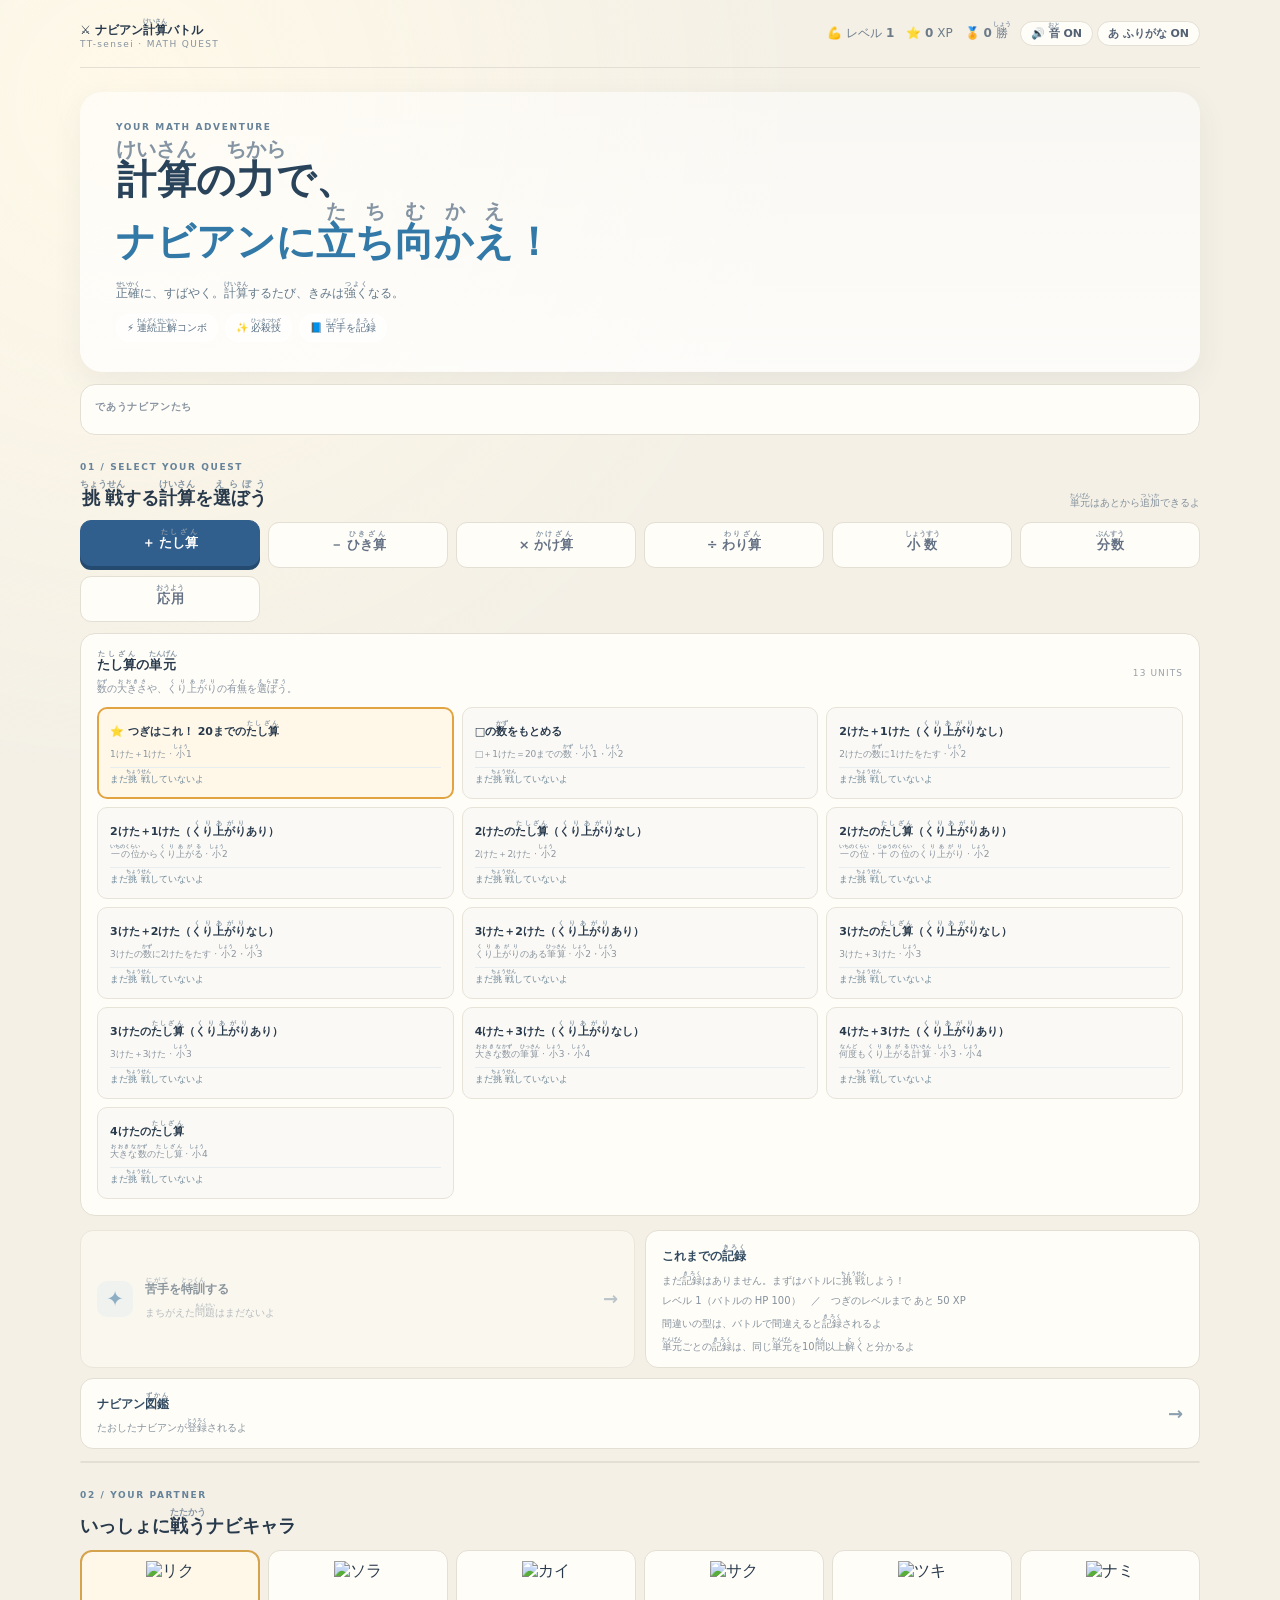
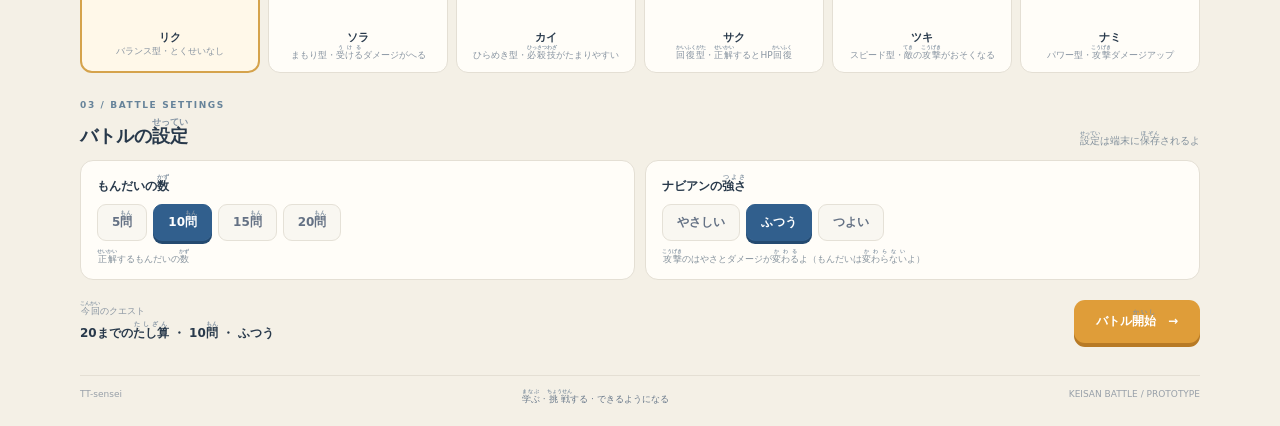
==== commit 50370a7d: "小数を独立タブ化：四則に散らばっていた小数の8単元を分数と同じ形で「小数」タブに集約（単元IDは不変で記録・特訓に影響なし）" ====
--- a/index.html
+++ b/index.html
@@ -6,7 +6,7 @@
 <div class="hero" id="hero"><div><p class="eyebrow">YOUR MATH ADVENTURE</p><h1>計算の力で、<br><em>ナビアンに立ち向かえ！</em></h1><p>正確に、すばやく。計算するたび、きみは強くなる。</p><div class="pills"><span>⚡ 連続正解コンボ</span><span>✨ 必殺技</span><span>📘 苦手を記録</span></div></div><div class="hero-art"><img id="hero-img" alt="冒険に出発するナビキャラたち"></div></div>
 <div class="monster-strip-wrap"><span>であうナビアンたち</span><div class="monster-strip" id="monster-strip"></div></div>
 <div class="heading"><div><p class="eyebrow">01 / SELECT YOUR QUEST</p><h2>挑戦する計算を選ぼう</h2></div><small>単元はあとから追加できるよ</small></div>
-<div class="ops"><button class="op active" data-op="addition">＋ たし算</button><button class="op" data-op="subtraction">－ ひき算</button><button class="op" data-op="multiplication">× かけ算</button><button class="op" data-op="division">÷ わり算</button><button class="op" data-op="fractions">分数</button><button class="op" data-op="application">応用</button></div>
+<div class="ops"><button class="op active" data-op="addition">＋ たし算</button><button class="op" data-op="subtraction">－ ひき算</button><button class="op" data-op="multiplication">× かけ算</button><button class="op" data-op="division">÷ わり算</button><button class="op" data-op="decimals">小数</button><button class="op" data-op="fractions">分数</button><button class="op" data-op="application">応用</button></div>
 <div class="unit-panel"><div class="unit-head"><div><h3 id="unit-title">たし算の単元</h3><p id="unit-desc"></p></div><small id="unit-count"></small></div><div id="units" class="units"></div></div>
 <div class="home-tools"><button id="training-open" class="training-open"><span class="training-icon">✦</span><span><b>苦手を特訓する</b><small id="training-count">まちがえた単元を練習しよう</small></span><strong>→</strong></button><div class="record-card"><b>これまでの記録</b><span id="record-summary">まだ記録はありません。まずはバトルに挑戦しよう！</span><span id="level-progress"></span><span id="type-summary"></span><span id="unit-summary"></span></div></div>
 <button id="dex-open" class="dex-open"><img id="dex-thumb" class="dex-thumb" alt=""><span><b>ナビアン図鑑</b><small id="dex-count">たおしたナビアンが登録されるよ</small></span><strong>→</strong></button>
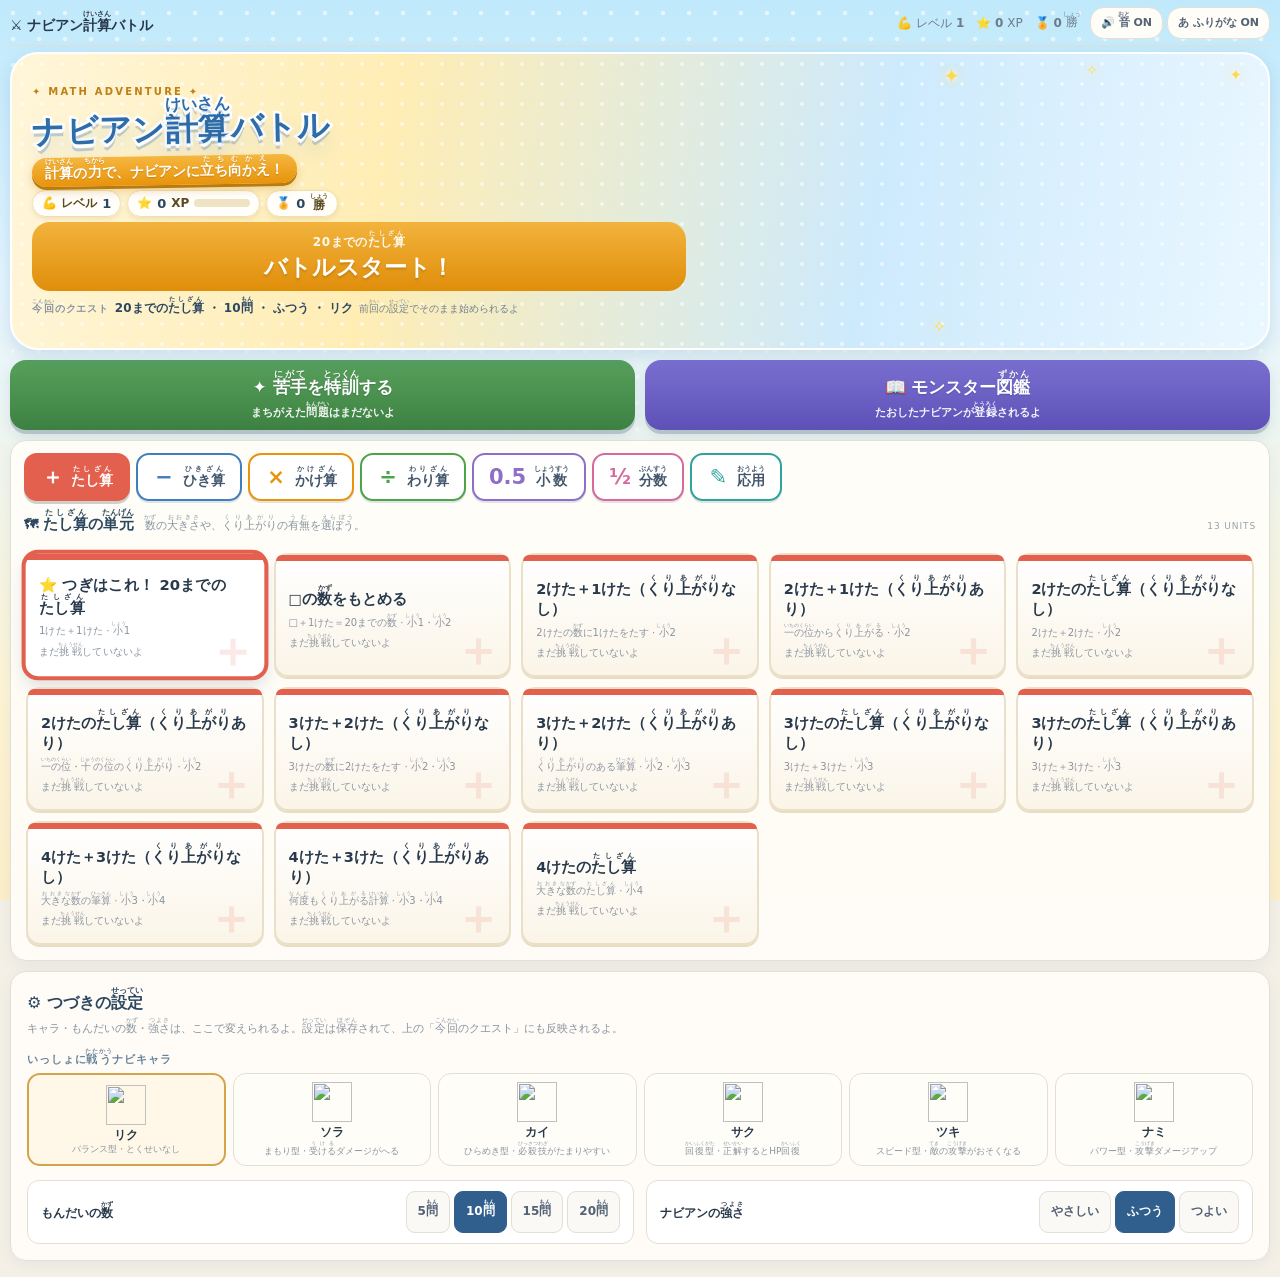
==== commit ffc749f1: "再設計を本番化: 新しい入口・バトル画面、特訓と図鑑を実画面化、敵バランス見直し（ダメージ6/8/11・間隔係数1.5/1.15/0.85）" ====
--- a/index.html
+++ b/index.html
@@ -1,42 +1,103 @@
 <!doctype html>
-<html lang="ja"><head><meta charset="utf-8"><meta name="viewport" content="width=device-width,initial-scale=1,viewport-fit=cover"><meta name="theme-color" content="#f4f0e6"><title>ナビアン計算バトル｜TT-sensei</title><link rel="stylesheet" href="./css/style.css"></head>
-<body><main class="app">
-<header class="top"><a class="brand" href="./"><b>⚔ ナビアン計算バトル</b><small>TT-sensei · MATH QUEST</small></a><div>💪 レベル <b id="level">1</b>　⭐ <b id="xp">0</b> XP　🏅 <b id="wins">0</b> 勝　<button id="sound-toggle" class="sound-toggle">🔊 音 ON</button> <button id="furi-toggle" class="sound-toggle">あ ふりがな ON</button></div></header>
-<section id="home" class="screen">
-<div class="hero" id="hero"><div><p class="eyebrow">YOUR MATH ADVENTURE</p><h1>計算の力で、<br><em>ナビアンに立ち向かえ！</em></h1><p>正確に、すばやく。計算するたび、きみは強くなる。</p><div class="pills"><span>⚡ 連続正解コンボ</span><span>✨ 必殺技</span><span>📘 苦手を記録</span></div></div><div class="hero-art"><img id="hero-img" alt="冒険に出発するナビキャラたち"></div></div>
-<div class="monster-strip-wrap"><span>であうナビアンたち</span><div class="monster-strip" id="monster-strip"></div></div>
-<div class="heading"><div><p class="eyebrow">01 / SELECT YOUR QUEST</p><h2>挑戦する計算を選ぼう</h2></div><small>単元はあとから追加できるよ</small></div>
-<div class="ops"><button class="op active" data-op="addition">＋ たし算</button><button class="op" data-op="subtraction">－ ひき算</button><button class="op" data-op="multiplication">× かけ算</button><button class="op" data-op="division">÷ わり算</button><button class="op" data-op="decimals">小数</button><button class="op" data-op="fractions">分数</button><button class="op" data-op="application">応用</button></div>
-<div class="unit-panel"><div class="unit-head"><div><h3 id="unit-title">たし算の単元</h3><p id="unit-desc"></p></div><small id="unit-count"></small></div><div id="units" class="units"></div></div>
-<div class="home-tools"><button id="training-open" class="training-open"><span class="training-icon">✦</span><span><b>苦手を特訓する</b><small id="training-count">まちがえた単元を練習しよう</small></span><strong>→</strong></button><div class="record-card"><b>これまでの記録</b><span id="record-summary">まだ記録はありません。まずはバトルに挑戦しよう！</span><span id="level-progress"></span><span id="type-summary"></span><span id="unit-summary"></span></div></div>
-<button id="dex-open" class="dex-open"><img id="dex-thumb" class="dex-thumb" alt=""><span><b>ナビアン図鑑</b><small id="dex-count">たおしたナビアンが登録されるよ</small></span><strong>→</strong></button>
-<div class="home-banner"><img id="home-banner-img" alt="冒険の仲間たち"><span>みんなで冒険、みんなで成長しよう</span></div>
-<div class="heading"><div><p class="eyebrow">02 / YOUR PARTNER</p><h2>いっしょに戦うナビキャラ</h2></div></div>
-<div class="characters" id="characters"><button class="char selected" data-char="riku"><img class="char-img" alt="リク"><b>リク</b><small>バランス型・とくせいなし</small></button><button class="char" data-char="sora"><img class="char-img" alt="ソラ"><b>ソラ</b><small>まもり型・受けるダメージがへる</small></button><button class="char" data-char="kai"><img class="char-img" alt="カイ"><b>カイ</b><small>ひらめき型・必殺技がたまりやすい</small></button><button class="char" data-char="saku"><img class="char-img" alt="サク"><b>サク</b><small>回復型・正解するとHP回復</small></button><button class="char" data-char="tsuki"><img class="char-img" alt="ツキ"><b>ツキ</b><small>スピード型・敵の攻撃がおそくなる</small></button><button class="char" data-char="nami"><img class="char-img" alt="ナミ"><b>ナミ</b><small>パワー型・攻撃ダメージアップ</small></button></div>
-<div class="heading"><div><p class="eyebrow">03 / BATTLE SETTINGS</p><h2>バトルの設定</h2></div><small>設定は端末に保存されるよ</small></div>
-<div class="settings">
-<div class="setting-row"><b>もんだいの数</b><div class="seg" id="counts"><button class="count-btn" data-count="5">5問</button><button class="count-btn" data-count="10">10問</button><button class="count-btn" data-count="15">15問</button><button class="count-btn" data-count="20">20問</button></div><small>正解するもんだいの数</small></div>
-<div class="setting-row"><b>ナビアンの強さ</b><div class="seg" id="diffs"><button class="diff-btn" data-diff="easy">やさしい</button><button class="diff-btn" data-diff="normal">ふつう</button><button class="diff-btn" data-diff="hard">つよい</button></div><small>攻撃のはやさとダメージが変わるよ（もんだいは変わらないよ）</small></div>
-</div>
-<div class="start"><div><small>今回のクエスト</small><b id="summary">20までのたし算</b></div><button id="start" class="primary">バトル開始　→</button></div>
+<html lang="ja"><head><meta charset="utf-8"><meta name="viewport" content="width=device-width,initial-scale=1,viewport-fit=cover"><meta name="theme-color" content="#f4f0e6"><title>ナビアン計算バトル｜TT-sensei</title>
+<link rel="stylesheet" href="https://tt-sensei.github.io/edu-effects/css/edu-effects.css">
+<link rel="stylesheet" href="https://tt-sensei.github.io/edu-effects/css/edu-effects-library.css">
+<link rel="stylesheet" href="./css/app.css"></head>
+<body class="on-home"><main class="app">
+<header class="top" id="app-header"><span class="brand"><b>⚔ ナビアン計算バトル</b></span><div class="top-stats">💪 レベル <b id="level">1</b>　⭐ <b id="xp">0</b> XP　🏅 <b id="wins">0</b> 勝　<button id="sound-toggle" class="toggle-btn" type="button">🔊 音 ON</button> <button id="furi-toggle" class="toggle-btn" type="button">あ ふりがな ON</button></div></header>
+
+<section id="home" class="screen home-screen">
+  <div class="hero-strip">
+    <div class="hero-copy">
+      <div class="copy-main">
+        <p class="hero-eyebrow">✦ MATH ADVENTURE ✦</p>
+        <h1 class="game-logo">ナビアン計算バトル</h1>
+        <p class="hero-ribbon"><span>計算の力で、ナビアンに立ち向かえ！</span></p>
+        <div class="status-chips">
+          <span class="chip">💪 レベル <b id="hero-level">1</b></span>
+          <span class="chip chip-xp">⭐ <b id="hero-xp">0</b> XP<span class="xpbar"><i id="hero-xpbar"></i></span></span>
+          <span class="chip">🏅 <b id="hero-wins">0</b> 勝</span>
+        </div>
+        <div class="start-zone">
+          <button id="start" class="start-btn" type="button"><small id="start-unit">20までのたし算</small><span class="start-main">バトルスタート！</span></button>
+          <div class="start-info"><small>今回のクエスト</small><b id="summary">20までのたし算 ・ 10問 ・ ふつう ・ リク</b><span id="last-note">前回の設定でそのまま始められるよ</span></div>
+        </div>
+      </div>
+    </div>
+    <div class="hero-art"><img id="hero-img" class="hero-img" alt="ぼうけんするナビキャラ6人の集合イラスト"></div>
+    <span class="sparkle sp1" aria-hidden="true">✦</span><span class="sparkle sp2" aria-hidden="true">✦</span><span class="sparkle sp3" aria-hidden="true">✧</span><span class="sparkle sp4" aria-hidden="true">✧</span>
+  </div>
+  <div class="quest-links">
+    <button id="training-open" class="quest-btn quest-training" type="button"><span class="quest-btn-main">✦ 苦手を特訓する</span><small id="training-count">まちがえた問題はまだないよ</small></button>
+    <button id="dex-open" class="quest-btn quest-dex" type="button"><span class="quest-btn-main">📖 モンスター図鑑</span><small id="dex-count">たおしたナビアンが登録されるよ</small></button>
+  </div>
+  <div class="unit-block">
+    <div class="ops" id="ops"></div>
+    <div class="unit-head"><b id="unit-title">たし算の単元</b><span id="unit-desc"></span><small id="unit-count"></small></div>
+    <div id="units" class="units"></div>
+  </div>
+  <div class="settings-panel">
+    <h2 class="settings-title">⚙ つづきの設定</h2>
+    <p class="settings-note">キャラ・もんだいの数・強さは、ここで変えられるよ。設定は保存されて、上の「今回のクエスト」にも反映されるよ。</p>
+    <p class="settings-label">いっしょに戦うナビキャラ</p>
+    <div class="characters" id="characters"></div>
+    <div class="settings-rows">
+      <div class="setting-line"><span>もんだいの数</span><div class="seg" id="counts"><button class="count-btn" data-count="5" type="button">5問</button><button class="count-btn" data-count="10" type="button">10問</button><button class="count-btn" data-count="15" type="button">15問</button><button class="count-btn" data-count="20" type="button">20問</button></div></div>
+      <div class="setting-line"><span>ナビアンの強さ</span><div class="seg" id="diffs"><button class="diff-btn" data-diff="easy" type="button">やさしい</button><button class="diff-btn" data-diff="normal" type="button">ふつう</button><button class="diff-btn" data-diff="hard" type="button">つよい</button></div></div>
+    </div>
+  </div>
 </section>
-<section id="battle" class="screen hidden">
-<div class="toolbar"><button id="back" class="plain">← クエスト選択</button><b id="stage">STAGE 01</b><span class="toolbar-note" id="toolbar-note">CPU BATTLE</span></div>
-<div class="arena" id="arena"><div class="fighters"><div class="fighter" id="player"><img id="player-img" class="fighter-img" alt=""><span id="player-fallback" class="fighter-fallback hidden">⚔️</span><div class="fighter-info"><b id="player-name">リク</b><small>ナビキャラ</small><div class="hp"><i id="php"></i></div><small id="phptext">HP 100 / 100</small></div></div><b class="vs">VS</b><div class="fighter enemy" id="enemy"><div class="fighter-info"><b id="enemy-name">ナビアン</b><small id="enemy-kind">ナビアン</small><div class="hp"><i id="ehp"></i></div><small id="ehptext">HP 100 / 100</small></div><img id="enemy-img" class="fighter-img" alt=""><span id="enemy-fallback" class="fighter-fallback hidden">👾</span></div></div><div id="feedback" class="feedback">バトルスタート！</div><div id="fx-layer"></div><div id="vs-splash" class="hidden"><img id="vs-player" alt=""><div class="vs-mid"><b>VS</b><small id="vs-enemy-name"></small></div><img id="vs-enemy" alt=""></div></div>
-<div class="enemy-clock" id="enemy-clock">
-  <div class="enemy-clock-head"><b>⚠ ナビアンの次の攻撃</b><strong id="enemy-attack-time">あと 18 秒</strong></div>
-  <div class="enemy-clock-bar"><i id="enemy-attack-bar"></i></div>
-  <small>正解するとカウントがリセットされるよ。攻撃されても問題は変わらないよ。</small>
-</div>
-<div class="battle-grid"><div class="progress"><b id="combo">🔥 COMBO 0</b><b id="round">ROUND 1 / 10</b><div class="bar"><i id="progressbar"></i></div></div>
-<div class="question-card" id="question-card"><div class="qmeta"><span>CALCULATION CHALLENGE</span><span id="qnum">QUESTION 01</span></div><div class="work-area" id="work-area"><div id="question" class="question">24 + 15 = ?</div><canvas id="work-canvas" class="work-canvas" aria-label="計算を書き込む透明な手書きエリア"></canvas></div><div class="work-tools"><button id="draw-toggle" type="button" aria-pressed="false">✍ 手書き ON</button><button id="draw-clear" type="button">消す ↻</button><small>指やタッチペンで筆算や途中の計算を書けるよ</small></div><div class="answer"><small id="quotient-label" class="amari hidden">しょう</small><b id="answer" class="answer-box active">?</b><span id="remainder-part" class="hidden"><small class="amari" id="remainder-label">あまり</small><b id="answer2" class="answer-box">?</b></span><small>答えを入力しよう</small></div><div id="keypad" class="keypad"><button data-key="1">1</button><button data-key="2">2</button><button data-key="3">3</button><button data-key="4">4</button><button data-key="5">5</button><button data-key="6">6</button><button data-key="7">7</button><button data-key="8">8</button><button data-key="9">9</button><button data-key="clear">けす</button><button data-key="0">0</button><button data-key=".">.</button><button data-key="enter" class="enter">決定 ✓</button></div><small class="hint">正解するまで問題はそのまま。じっくり考えよう。数字キーやキーボードでも入力できるよ</small></div>
-<aside><div class="special"><b>✨ 必殺技ゲージ</b><div class="gauge"><i id="specialbar"></i></div><small id="specialtext">あと4回正解で必殺技！</small><div class="bolt">⚡</div><button id="special-use" class="special-use" disabled>必殺技を発動！</button></div><div class="tip">💡 <b>ヒント</b><p>正解を続けるとコンボがつながるよ。あせらず正確に答えよう！</p></div></aside></div>
+
+<section id="battle" class="screen battle-screen hidden">
+  <div class="b-topbar"><button id="back" class="plain" type="button">← クエスト選択</button><b id="stage">STAGE 01</b><span id="battle-unit" class="b-unit"></span></div>
+  <div class="b-main" id="b-main">
+    <aside class="col col-player" id="player-col">
+      <div class="fighter-img-wrap"><img id="player-img" class="fighter-img" alt=""><span id="player-fallback" class="fighter-fallback hidden">⚔️</span></div>
+      <div class="fighter-info">
+        <div class="fighter-name"><b id="player-name">リク</b><small id="player-level">レベル 1</small></div>
+        <div class="hp"><i id="php"></i></div><small id="phptext" class="hptext">HP 100 / 100</small>
+        <div class="special-box"><b>✨ 必殺技</b><div class="gauge"><i id="specialbar"></i></div><small id="specialtext">あと4回正解で必殺技！</small><button id="special-use" class="special-use" type="button" disabled>必殺技を発動！</button></div>
+      </div>
+    </aside>
+    <div class="col col-center">
+      <div class="attack-clock" id="attack-clock"><span class="clock-label">⚠ ナビアンの次の攻撃</span><div class="clock-bar"><i id="attack-bar"></i></div><strong id="attack-time">あと 20 秒</strong></div>
+      <div class="progress-row"><b id="combo">🔥 COMBO 0</b><b id="round">正解 0 / 10</b><div class="bar"><i id="progressbar"></i></div></div>
+      <div class="feedback" id="feedback" role="status">バトルスタート！</div>
+      <div class="work-area" id="work-area"><div id="question" class="question">24 + 15 = ?</div><canvas id="work-canvas" class="work-canvas" aria-label="計算を書き込む透明な手書きエリア"></canvas></div>
+      <div class="work-tools"><button id="draw-toggle" type="button" aria-pressed="false">✍ 手書き OFF</button><button id="draw-clear" type="button">消す ↻</button><small>指やタッチペンで筆算や途中の計算を書けるよ</small></div>
+      <div class="answer-row"><small id="quotient-label" class="amari hidden">しょう</small><b id="answer" class="answer-box active">?</b><span id="remainder-part" class="hidden"><small class="amari" id="remainder-label">あまり</small><b id="answer2" class="answer-box">?</b></span></div>
+      <div id="keypad" class="keypad"><button data-key="1" type="button">1</button><button data-key="2" type="button">2</button><button data-key="3" type="button">3</button><button data-key="4" type="button">4</button><button data-key="5" type="button">5</button><button data-key="6" type="button">6</button><button data-key="7" type="button">7</button><button data-key="8" type="button">8</button><button data-key="9" type="button">9</button><button data-key="clear" type="button">けす</button><button data-key="0" type="button">0</button><button data-key="." type="button">.</button><button data-key="enter" class="enter" type="button">決定 ✓</button></div>
+      <div id="training-empty" class="training-empty hidden"><p class="t-empty-title">✦ 特訓する問題はありません</p><p class="t-empty-note">バトルでまちがえた問題が、ここにたまります。<br>まずはバトルに挑戦しよう！</p><button id="training-empty-home" class="primary" type="button">クエスト選択へもどる</button></div>
+    </div>
+    <aside class="col col-enemy" id="enemy-col">
+      <div class="fighter-img-wrap"><img id="enemy-img" class="fighter-img" alt=""><span id="enemy-fallback" class="fighter-fallback hidden">👾</span></div>
+      <div class="fighter-info">
+        <div class="fighter-name"><b id="enemy-name">ナビアン</b><small id="enemy-kind">ナビアン</small></div>
+        <div class="hp enemy-hp"><i id="ehp"></i></div><small id="ehptext" class="hptext">HP 100 / 100</small>
+      </div>
+    </aside>
+  </div>
+  <div id="fx-layer"></div>
 </section>
-<section id="dex" class="screen hidden">
-<div class="toolbar"><button id="dex-back" class="plain">← ホームへ</button><b>ナビアン図鑑</b><span class="toolbar-note">MONSTER DEX</span></div>
-<img id="dex-banner" class="dex-banner" alt="冒険の仲間たち">
-<div class="dex-head"><p id="dex-progress">登録 0 / 241 体</p><div class="seg" id="dex-tabs"><button data-dex="all" class="selected">すべて</button><button data-dex="zako">通常</button><button data-dex="evo">進化</button><button data-dex="boss">ボス</button></div></div>
-<div id="dex-grid" class="dex-grid"></div>
+
+<section id="result" class="screen result-screen hidden">
+  <div class="result-card" id="result-card">
+    <div id="resulticon" class="resulticon">🏆</div>
+    <h2 id="resulttitle">クエストクリア！</h2>
+    <p id="resultmessage"></p>
+    <p id="levelinfo" class="levelinfo hidden"></p>
+    <div class="result-stats"><div><b id="correct">0</b><small>正解</small></div><div><b id="accuracy">0%</b><small>正答率</small></div><div><b id="earned">+0</b><small>獲得XP</small></div><div><b id="bestcombo">0</b><small>最大コンボ</small></div></div>
+    <div id="mistakes" class="mistakes hidden"><b id="mistakes-title">もう一度練習したい問題</b><div id="mistakelist"></div></div>
+    <div class="result-actions"><button id="retry" class="primary" type="button">もう一度挑戦 ↻</button><button id="next-unit" class="primary hidden" type="button">つぎの単元へ →</button><button id="result-home" class="secondary" type="button">クエスト選択へ</button></div>
+  </div>
 </section>
-<section id="result" class="screen hidden"><div class="result-card"><img id="result-banner" class="result-banner hidden" alt=""><div id="resulticon" class="resulticon">🏆</div><div id="result-visual" class="result-visual hidden"><img id="result-player" alt=""><span>⚔</span><img id="result-enemy" alt=""></div><p class="eyebrow">QUEST RESULT</p><h2 id="resulttitle">クエストクリア！</h2><p id="resultmessage"></p><p id="levelinfo" class="levelinfo hidden"></p><div class="result-stats"><div><b id="correct">0</b><small>正解</small></div><div><b id="accuracy">0%</b><small>正答率</small></div><div><b id="earned">+0</b><small>獲得XP</small></div><div><b id="bestcombo">0</b><small>最大コンボ</small></div></div><div id="mistakes" class="mistakes hidden"><b>もう一度練習したい問題</b><div id="mistakelist"></div></div><div class="result-actions"><button id="retry" class="primary">もう一度挑戦 ↻</button><button id="next-unit" class="primary hidden">つぎの単元へ →</button><button id="result-home" class="secondary">クエスト選択へ</button></div></div></section>
-<footer>TT-sensei <span>学ぶ · 挑戦する · できるようになる</span> KEISAN BATTLE / PROTOTYPE</footer></main><script type="module" src="./js/app.js"></script></body></html>+
+<section id="dex" class="screen dex-screen hidden">
+  <div class="dex-top"><button id="dex-back" class="plain" type="button">← クエスト選択</button><b class="dex-title">📖 モンスター図鑑</b><span id="dex-progress">登録 0 / 241 体</span></div>
+  <div class="dex-banner-wrap"><img id="dex-banner" class="dex-banner" alt="あつまったナビキャラたち"></div>
+  <div class="dex-head"><div class="seg" id="dex-tabs"><button data-dex="all" class="selected" type="button">すべて</button><button data-dex="zako" type="button">通常</button><button data-dex="evo" type="button">進化</button><button data-dex="boss" type="button">ボス</button></div></div>
+  <div id="dex-grid" class="dex-grid"></div>
+</section>
+</main>
+<script src="https://tt-sensei.github.io/edu-effects/js/edu-effects.js"></script>
+<script type="module" src="./js/main.js"></script></body></html>
--- a/css/app.css
+++ b/css/app.css
@@ -0,0 +1,275 @@
+:root{font-family:system-ui,"Noto Sans JP",sans-serif;color:#28394b;background:#f4f0e6;--line:#e4dfd4;--blue:#356f9f;--gold:#df9d39}
+*{box-sizing:border-box}
+html,body{height:100%}
+body{margin:0;overflow:hidden;background:radial-gradient(rgba(255,255,255,.55) 2px,transparent 2.6px) 0 0/26px 26px,linear-gradient(180deg,#bfe9fb 0%,#e6f6ff 32%,#fdf3d3 78%,#fdeec9 100%)}
+button{font:inherit;cursor:pointer}
+.hidden{display:none!important}
+.app{height:100dvh;display:flex;flex-direction:column;max-width:1440px;margin:0 auto;padding:0 10px}
+/* 入口だけはページ全体が流れる（バトル・結果は従来どおり固定） */
+body.on-home{overflow-y:auto}
+body.on-home .app{height:auto;min-height:100dvh}
+body.on-home .home-screen{flex:none}
+body.on-home .dex-screen{flex:none}
+
+/* ===== ヘッダー ===== */
+.top{height:46px;flex:none;display:flex;justify-content:space-between;align-items:center;border-bottom:1px solid var(--line);font-size:12px;color:#6d7b89;gap:8px}
+.brand{color:#28394b;display:flex;align-items:center;gap:8px;white-space:nowrap}
+.brand b{font-size:14px}
+.top-stats{white-space:nowrap}
+.toggle-btn{border:1px solid var(--line);background:#fffdf8;border-radius:14px;padding:4px 10px;font-size:11px;font-weight:800;color:#526174;min-height:32px}
+
+.screen{flex:1;min-height:0;display:flex;flex-direction:column}
+
+/* ===== 入口 ===== */
+.home-screen{gap:10px;padding:6px 0 16px}
+.hero-strip{flex:none;position:relative;display:grid;grid-template-columns:minmax(0,1fr) minmax(280px,46%);grid-template-rows:minmax(0,1fr);height:clamp(282px,35dvh,298px);border:2px solid #fff;border-radius:28px;overflow:hidden;background:radial-gradient(rgba(255,255,255,.55) 1.6px,transparent 2.1px) 0 0/20px 20px,linear-gradient(100deg,#fff6da 0%,#ffedb4 30%,#cdeafd 68%,#eaf7ff 100%);box-shadow:0 6px 18px rgba(46,109,168,.18)}
+.hero-copy{position:relative;z-index:2;display:flex;flex-direction:row;align-items:center;gap:14px;padding:8px 4px 8px 20px;min-width:0;min-height:0}
+.copy-main{flex:1 1 auto;display:flex;flex-direction:column;justify-content:center;gap:3px;min-width:0}
+.hero-eyebrow{margin:0;font-size:10px;font-weight:900;letter-spacing:.22em;color:#c07f16}
+.game-logo{margin:0;font-size:clamp(22px,2.55vw,32px);line-height:1.12;font-weight:900;letter-spacing:.01em;color:#2e6da8;-webkit-text-stroke:5px #fff;paint-order:stroke fill;text-shadow:0 4px 0 rgba(255,255,255,.9),0 7px 0 rgba(46,109,168,.28),0 12px 20px rgba(46,109,168,.22);transform:rotate(-1.3deg);transform-origin:left center;white-space:nowrap}
+.hero-ribbon{margin:2px 0 0}
+.hero-ribbon span{display:inline-block;background:linear-gradient(180deg,#f5b73f,#e8930c);color:#fff;font-size:clamp(11px,1.25vw,14px);font-weight:900;padding:4px 13px;border-radius:999px;box-shadow:0 3px 0 #b97a10,0 5px 10px rgba(185,122,16,.3);transform:rotate(-1deg);text-shadow:0 1px 1px rgba(140,90,0,.35)}
+.status-chips{display:flex;flex-wrap:wrap;gap:6px;margin-top:2px}
+.chip{display:inline-flex;align-items:center;gap:5px;background:rgba(255,255,255,.92);border:1.5px solid #f0dfae;border-radius:999px;padding:2px 9px;font-size:12px;font-weight:800;color:#5b4a1e;box-shadow:0 2px 5px rgba(120,90,20,.12)}
+.chip b{font-size:13px;color:#2c4861}
+.chip-xp .xpbar{display:inline-block;width:56px;height:8px;background:#eee3c2;border-radius:99px;overflow:hidden;vertical-align:middle}
+.chip-xp .xpbar i{display:block;height:100%;width:0;background:linear-gradient(90deg,#f5b73f,#e8930c);border-radius:99px;transition:width .4s}
+.hero-art{position:relative;min-width:0}
+.hero-img{position:absolute;right:0;bottom:0;display:block;width:100%;height:100%;object-fit:contain;object-position:bottom right;filter:drop-shadow(-8px 10px 10px rgba(46,109,168,.30))}
+.sparkle{position:absolute;color:#ffd94d;font-size:20px;text-shadow:0 0 6px #fff,0 0 12px rgba(255,217,77,.8);animation:twinkle 2.2s ease-in-out infinite;z-index:2;pointer-events:none}
+.sparkle.sp1{right:308px;top:10px}
+.sparkle.sp2{right:26px;top:12px;font-size:15px;animation-delay:.6s}
+.sparkle.sp3{right:322px;bottom:12px;font-size:16px;animation-delay:1.1s}
+.sparkle.sp4{right:170px;top:8px;font-size:14px;animation-delay:1.6s}
+@keyframes twinkle{0%,100%{opacity:.25;transform:scale(.7) rotate(0deg)}50%{opacity:1;transform:scale(1.15) rotate(25deg)}}
+/* ===== 特訓・図鑑の大きな入口ボタン（ヒーローのすぐ下） ===== */
+.quest-links{flex:none;display:grid;grid-template-columns:1fr 1fr;gap:10px}
+.quest-btn{display:flex;flex-direction:column;align-items:center;justify-content:center;gap:2px;min-height:64px;border-radius:16px;padding:10px 14px;color:#fff;border:0;box-shadow:0 4px 0 rgba(46,64,84,.22),0 6px 14px rgba(46,109,168,.14)}
+.quest-btn:active{transform:translateY(3px);box-shadow:0 1px 0 rgba(46,64,84,.22)}
+.quest-btn-main{font-size:17px;font-weight:900;text-shadow:0 1px 1px rgba(40,50,60,.25)}
+.quest-btn small{font-size:11px;font-weight:800;opacity:.94}
+.quest-training{background:linear-gradient(180deg,#58a05c,#3d8142)}
+.quest-dex{background:linear-gradient(180deg,#7a6fd0,#5d51b8)}
+/* ===== スタートゾーン（ヒーローパネル左カラム内・絵のとなり） ===== */
+.start-zone{margin-top:2px;min-width:0}
+.start-btn{display:flex;width:100%;border:0;border-radius:18px;background:linear-gradient(180deg,#f2b33d,#e08e0a);color:#fff;padding:8px 16px;min-height:60px;white-space:nowrap;flex-direction:column;align-items:center;justify-content:center;gap:1px;animation:start-glow 1.7s ease-in-out infinite}
+.start-btn small{font-size:12px;font-weight:900;opacity:.92;letter-spacing:.04em}
+.start-btn .start-main{font-size:23px;font-weight:900;text-shadow:0 2px 2px rgba(146,90,0,.35)}
+.start-btn:active{transform:translateY(4px);animation:none;box-shadow:0 2px 0 #b77a25,inset 0 2px 0 rgba(255,255,255,.35)}
+@keyframes start-glow{0%,100%{box-shadow:0 6px 0 #b77a25,0 10px 18px rgba(146,90,0,.28),inset 0 2px 0 rgba(255,255,255,.35),0 0 0 0 rgba(232,147,12,.45)}50%{box-shadow:0 6px 0 #b77a25,0 10px 18px rgba(146,90,0,.28),inset 0 2px 0 rgba(255,255,255,.35),0 0 26px 8px rgba(232,147,12,.5)}}
+.start-info{display:flex;align-items:baseline;gap:6px;flex-wrap:wrap;margin-top:5px}
+.start-info small{flex:none;font-size:10px;font-weight:900;color:#8793a0;letter-spacing:.08em}
+.start-info b{font-size:12px;color:#2c4861;line-height:1.25}
+.start-info span{font-size:10px;color:#71808e}
+
+/* ===== 設定パネル（ページ最下部・固定ではない） ===== */
+.settings-panel{flex:none;background:rgba(255,253,248,.96);border:1px solid var(--line);border-radius:16px;padding:14px 16px 16px;box-shadow:0 4px 14px rgba(46,109,168,.08)}
+.settings-title{margin:0;font-size:16px;color:#2c4861}
+.settings-note{margin:3px 0 12px;font-size:11px;color:#8793a0}
+.settings-label{font-size:11px;font-weight:900;color:#66839a;margin:0 0 6px;letter-spacing:.08em}
+.characters{display:grid;grid-template-columns:repeat(6,minmax(48px,1fr));gap:7px}
+.char{border:1px solid var(--line);background:#fffdf8;border-radius:13px;padding:8px 3px 7px;display:flex;align-items:center;flex-direction:column;justify-content:center;color:#28394b;min-height:78px}
+.char img{width:40px;height:40px;object-fit:contain}
+.char b{font-size:12px;margin-top:2px}
+.char small{display:block;font-size:9px;color:#89939e;text-align:center;line-height:1.3}
+.char.selected{border:2px solid #d5a34c;background:#fff8e9}
+.settings-rows{display:flex;gap:12px;flex-wrap:wrap;margin-top:14px}
+.setting-line{flex:1 1 320px;display:flex;align-items:center;justify-content:space-between;gap:10px;background:#fff;border:1px solid var(--line);border-radius:12px;padding:10px 13px}
+.setting-line>span{font-size:12px;font-weight:800;white-space:nowrap}
+.seg{display:flex;gap:4px}
+.seg button{border:1px solid var(--line);background:#faf9f5;border-radius:9px;padding:6px 11px;font-size:12px;font-weight:800;color:#526174;min-height:42px}
+.seg button.selected{background:#315f8d;color:#fff;border-color:#315f8d}
+@media (max-width:920px){
+  .characters{grid-template-columns:repeat(3,1fr)}
+  .hero-strip{grid-template-columns:minmax(0,1fr) minmax(240px,44%)}
+  .hero-copy{flex-direction:column;align-items:flex-start;justify-content:center;padding:8px 2px 8px 14px;gap:6px}
+  .hero-eyebrow{display:none}
+  .copy-main{width:100%}
+  .sparkle.sp1{right:236px}
+  .sparkle.sp3{right:248px}
+}
+.unit-block{flex:none;display:flex;flex-direction:column;background:rgba(255,253,248,.96);border:1px solid var(--line);border-radius:16px;padding:12px 13px 13px;box-shadow:0 4px 14px rgba(46,109,168,.08)}
+.ops{flex:none;display:flex;gap:6px;flex-wrap:wrap}
+.op{display:inline-flex;align-items:center;gap:8px;border:2px solid var(--opc,#c9cfd6);background:#fff;border-radius:13px;padding:8px 15px;font-size:14px;font-weight:900;color:#43566b;min-height:48px;box-shadow:0 2px 0 rgba(67,86,107,.15)}
+.op .op-sym{font-size:21px;font-weight:900;color:var(--opc,#8a97a5);line-height:1;min-width:22px;text-align:center}
+.op.active{background:var(--opc);border-color:var(--opc);color:#fff;box-shadow:0 3px 0 rgba(0,0,0,.18)}
+.op.active .op-sym{color:#fff}
+.unit-head{flex:none;display:flex;align-items:baseline;gap:10px;margin:8px 0 7px}
+.unit-head b{font-size:15px;color:#2c4861}
+.unit-head b::before{content:"🗺 ";font-size:14px}
+.unit-head span{font-size:11px;color:#8793a0}
+.unit-head small{margin-left:auto;font-size:9px;letter-spacing:.1em;color:#98a1aa}
+.units{display:grid;grid-template-columns:repeat(auto-fill,minmax(208px,1fr));grid-auto-rows:auto;gap:10px;align-content:start;padding:12px 2px 2px}
+.unit{position:relative;display:block;background:linear-gradient(180deg,#fff,#fbf5e8);border:2px solid #eadfc8;border-radius:14px;padding:16px 13px 12px;min-height:124px;text-align:left;color:#28394b;box-shadow:0 2px 0 #e8dcc2}
+.unit::before{content:"";position:absolute;top:0;left:0;right:0;height:6px;background:var(--opc,#8a97a5);border-radius:12px 12px 0 0}
+.unit .unit-sym{position:absolute;right:8px;bottom:2px;font-size:47px;font-weight:900;color:var(--opc,#8a97a5);opacity:.13;line-height:1;pointer-events:none}
+.unit .unit-texts{display:block;position:relative}
+.unit b,.unit small{display:block}
+.unit b{font-size:14.5px;line-height:1.35}
+.unit small{font-size:10px;color:#89939e;margin-top:3px;line-height:1.4;white-space:nowrap;overflow:hidden;text-overflow:ellipsis}
+.unit.selected{border-color:var(--opc);background:#fff;transform:scale(1.02);box-shadow:0 0 0 2px var(--opc),0 8px 16px rgba(46,80,110,.16)}
+.unit.pick{animation:pick-bounce .32s ease}
+@keyframes pick-bounce{0%{transform:scale(1)}40%{transform:scale(1.07)}100%{transform:scale(1.02)}}
+.unit-stamp{position:absolute;top:-9px;right:-3px;background:linear-gradient(180deg,#f5b73f,#e8930c);color:#fff;font-size:11px;font-weight:900;padding:3px 10px;border-radius:999px;transform:rotate(7deg);box-shadow:0 3px 6px rgba(185,122,16,.35);border:1.5px solid #fff}
+.unit:not(.selected):hover{border-color:var(--opc)}
+.unit:disabled{opacity:.48;cursor:not-allowed}
+.unit-xp{color:#b07818!important}
+
+/* ===== バトル ===== */
+.battle-screen{position:relative}
+.b-topbar{flex:none;height:38px;display:flex;align-items:center;justify-content:space-between;gap:10px}
+.plain{border:0;background:transparent;color:#637287;font-size:12px;font-weight:800;min-height:36px;padding:4px 6px}
+.b-topbar>b{font-size:10px;letter-spacing:.12em;background:#fffdf8;border:1px solid var(--line);padding:6px 12px;border-radius:20px}
+.b-unit{font-size:11px;color:#71808e;font-weight:700}
+.b-main{flex:1;min-height:0;display:grid;gap:10px;border-radius:18px;padding:10px;background-size:cover;background-position:center;box-shadow:inset 0 0 0 999px rgba(244,246,240,.38)}
+@media (orientation:landscape){
+  .b-main{grid-template-columns:248px minmax(0,1fr) 248px;grid-template-areas:"player center enemy"}
+  .col-player .fighter-img{max-width:67%;max-height:66%}
+}
+@media (orientation:portrait){
+  .b-main{grid-template-columns:1fr 1fr;grid-template-rows:auto minmax(0,1fr);grid-template-areas:"player enemy" "center center"}
+  .col-player,.col-enemy{flex-direction:row!important;align-items:center}
+  .col-player .fighter-img-wrap,.col-enemy .fighter-img-wrap{flex:none;width:110px;height:118px}
+  .col-player .fighter-img-wrap{width:88px;height:96px}
+  .col-player .fighter-info,.col-enemy .fighter-info{flex:1}
+  .col-player .special-box .gauge{margin:5px 0 3px}
+  .bolt-note{display:none}
+}
+.col{display:flex;flex-direction:column;gap:6px;min-height:0;min-width:0}
+.col-player{grid-area:player}
+.col-enemy{grid-area:enemy}
+.col-center{grid-area:center;background:rgba(255,253,248,.92);border:1px solid var(--line);border-radius:15px;padding:10px 12px}
+.fighter-img-wrap{flex:1;min-height:0;display:flex;align-items:center;justify-content:center;position:relative}
+.fighter-img{max-width:100%;max-height:100%;object-fit:contain;filter:drop-shadow(0 8px 6px rgba(52,73,91,.25))}
+.fighter-fallback{font-size:72px}
+.fighter-info{flex:none;background:rgba(255,253,248,.94);border:1px solid var(--line);border-radius:12px;padding:8px 10px}
+.fighter-name{display:flex;align-items:baseline;justify-content:space-between;gap:6px}
+.fighter-name b{font-size:15px}
+.fighter-name small{font-size:10px;color:#71808e;font-weight:700}
+.hp{height:11px;background:#e8e4da;border-radius:12px;overflow:hidden;margin-top:6px}
+.hp i{display:block;height:100%;width:100%;background:#72b67e;transition:width .3s}
+.enemy-hp i{background:#dc796b}
+.hptext{display:block;font-size:10px;color:#637b8b;margin-top:3px;font-weight:700}
+.special-box{margin-top:8px;border-top:1px dashed var(--line);padding-top:7px}
+.special-box>b{font-size:11px}
+.gauge{height:10px;background:#ece7dc;border-radius:20px;margin:7px 0 4px;overflow:hidden}
+.gauge i{display:block;width:0;height:100%;background:linear-gradient(90deg,#e5ad45,#e77961);transition:width .25s}
+.special-box small{font-size:9px;color:#8a7b65}
+.special-use{width:100%;margin-top:6px;border:0;border-radius:9px;padding:9px;background:#e7a53d;color:#fff;font-weight:900;font-size:12px;min-height:40px}
+.special-use:disabled{background:#d9d6ce;color:#999;cursor:not-allowed}
+
+.attack-clock{flex:none;display:flex;align-items:center;gap:10px;background:#fdf3e3;border:1px solid #f0dfc7;border-radius:10px;padding:6px 10px}
+.attack-clock.urgent{background:#fdeceb;border-color:#f2c1bb}
+.clock-label{font-size:11px;font-weight:900;color:#8a6b54;white-space:nowrap}
+.clock-bar{flex:1;height:9px;background:#eee5d2;border-radius:10px;overflow:hidden}
+.clock-bar i{display:block;height:100%;width:0;background:#e2a341;transition:width .12s linear}
+.attack-clock.urgent .clock-bar i{background:#dc796b}
+.attack-clock strong{font-size:12px;color:#8a6b54;white-space:nowrap}
+.progress-row{flex:none;display:flex;align-items:center;gap:14px;font-size:11px;color:#68788a;margin-top:7px}
+.progress-row .bar{height:7px;flex:1;background:#e2ddd2;border-radius:10px;overflow:hidden}
+.progress-row .bar i{display:block;height:100%;width:0;background:#e2a341;transition:width .25s}
+.feedback{flex:none;height:32px;display:flex;align-items:center;justify-content:center;text-align:center;font-size:13px;font-weight:900;color:#41617a;background:#eef4f8;border-radius:10px;margin-top:7px;padding:2px 10px;overflow:hidden}
+.work-area{position:relative;flex:1 1 auto;min-height:72px;margin-top:7px;border-radius:10px;background:repeating-linear-gradient(to bottom,transparent 0,transparent 38px,#dce5e9 39px,#dce5e9 40px);overflow:hidden}
+.question{position:absolute;inset:0;display:flex;align-items:center;justify-content:center;text-align:center;font-size:clamp(40px,4.6vw,54px);font-weight:900;color:#2c4861;padding:0 8px;line-height:1.15}
+.work-canvas{position:absolute;inset:0;width:100%;height:100%;z-index:2;touch-action:pan-y;pointer-events:none;cursor:crosshair}
+.work-canvas.drawing{pointer-events:auto;touch-action:none}
+.work-tools{flex:none;display:flex;align-items:center;gap:7px;margin-top:6px}
+.work-tools button{border:1px solid var(--line);background:#fffdf8;border-radius:9px;padding:6px 12px;font-size:11px;font-weight:800;color:#526174;min-height:36px}
+.work-tools button.active{background:#315f8d;color:#fff;border-color:#315f8d}
+.work-tools small{font-size:9px;color:#9aa3ab}
+.answer-row{flex:none;display:flex;justify-content:center;align-items:center;gap:9px;margin-top:7px;min-height:52px}
+.answer-box{min-width:104px;text-align:center;background:#f1f4f5;border:2px solid #e1e6e7;border-radius:9px;padding:6px 14px;font-size:24px;color:#315f8d}
+.answer-box.active{border-color:#4d89b8;background:#eef6fb}
+.amari{font-size:11px;color:#8a6b54;font-weight:900}
+.keypad{flex:none;width:min(100%,400px);margin:8px auto 0;display:grid;grid-template-columns:repeat(3,1fr);grid-template-rows:repeat(5,47px);gap:6px}
+.keypad button{border:1px solid #e5e1d7;background:#f9f7f1;border-radius:10px;min-height:0;font-size:24px;font-weight:900;color:#344c62;box-shadow:0 2px 0 #e3ded3}
+.keypad button:active{transform:translateY(2px);box-shadow:none}
+.keypad button[data-key="clear"]{font-size:13px;color:#8a6b54}
+.keypad button[data-key="."]{font-size:24px}
+.keypad .enter{grid-column:1/-1;background:#3979b8;color:#fff;border-color:#3979b8;font-size:16px}
+#fx-layer{position:absolute;inset:0;pointer-events:none;overflow:hidden;z-index:5}
+.dmg-pop{position:absolute;font-size:28px;font-weight:900;text-shadow:0 2px 0 #fff,0 0 6px #fff;animation:dmgfloat .95s ease-out forwards;transform:translate(-50%,0)}
+.dmg-enemy{color:#d8543f}
+.dmg-player{color:#356f9f}
+.fighter-img.defeated{animation:defeat .95s ease forwards}
+.fighter-img.attacking-r{animation:lunge-r .4s ease}
+.fighter-img.attacking-l{animation:lunge-l .4s ease}
+.fighter-img.damaged{animation:dmgflash .4s ease}
+.col.hit{animation:hit-shake .34s ease}
+.question-card-shake{animation:retry-shake .25s ease}
+@keyframes hit-shake{0%,100%{transform:translateX(0)}25%{transform:translateX(-9px)}75%{transform:translateX(9px)}}
+@keyframes retry-shake{0%,100%{transform:translateX(0)}30%{transform:translateX(-4px)}70%{transform:translateX(4px)}}
+@keyframes dmgfloat{0%{transform:translate(-50%,6px) scale(.8);opacity:0}15%{opacity:1;transform:translate(-50%,0) scale(1.1)}100%{transform:translate(-50%,-52px) scale(1);opacity:0}}
+@keyframes defeat{40%{transform:translateY(4px) rotate(-4deg)}100%{transform:translateY(30px) rotate(9deg);opacity:.2;filter:grayscale(.7)}}
+@keyframes lunge-r{30%{transform:translateX(34px) scale(1.06)}}
+@keyframes lunge-l{30%{transform:translateX(-34px) scale(1.06)}}
+@keyframes dmgflash{0%{filter:brightness(2.2) saturate(.3)}35%{filter:brightness(1.5) hue-rotate(-28deg)}100%{filter:brightness(1)}}
+
+/* ===== 結果 ===== */
+.result-screen{align-items:center;justify-content:center;padding:10px 0}
+.result-card{width:min(640px,100%);max-height:100%;overflow-y:auto;text-align:center;background:#fffdf8;border:1px solid var(--line);border-radius:20px;padding:22px 26px;box-shadow:0 10px 30px rgba(52,73,91,.07)}
+.resulticon{font-size:52px}
+.result-card h2{font-size:24px;margin:3px}
+.result-card>p{font-size:12px;color:#82909c}
+.levelinfo{font-size:13px!important;color:#b07818!important;font-weight:900}
+.result-stats{display:grid;grid-template-columns:repeat(4,1fr);gap:8px;margin:16px 0}
+.result-stats div{background:#f5f3ed;border-radius:11px;padding:11px 4px}
+.result-stats b,.result-stats small{display:block}
+.result-stats b{font-size:22px;color:#315f8d}
+.result-stats small{font-size:9px;color:#87919b}
+.mistakes{text-align:left;background:#fff6eb;border:1px solid #f0dfc7;border-radius:11px;padding:12px;font-size:11px}
+.mistakes>div{display:flex;flex-direction:column;gap:6px;margin-top:8px;max-height:168px;overflow-y:auto}
+.mistake-item{background:#fff;border-radius:7px;padding:6px 9px;color:#5d4a38}
+.mistake-item small{display:block;color:#98a1aa;margin-top:2px}
+.mistake-item .mistake-type{color:#b07818;font-weight:800}
+.result-actions{display:flex;justify-content:center;gap:9px;margin-top:16px;flex-wrap:wrap}
+.primary,.secondary{border:0;border-radius:11px;padding:13px 20px;font-size:13px;font-weight:900;min-height:48px}
+.primary{background:var(--gold);color:#fff;box-shadow:0 4px 0 #b77a25}
+.secondary{background:#edf0f2;color:#526174}
+
+@media (max-height:720px) and (orientation:landscape){
+  .hero-strip{height:clamp(212px,31dvh,228px)}
+  .hero-copy{gap:10px;padding:6px 2px 6px 16px}
+  .copy-main{gap:4px}
+  .hero-eyebrow{display:none}
+  .game-logo{font-size:clamp(21px,2.4vw,28px)}
+  .start-zone{margin-top:3px}
+  .start-btn{min-height:54px;padding:7px 14px}
+  .start-btn .start-main{font-size:21px}
+  .start-info{margin-top:5px}
+  .chip{font-size:11px;padding:3px 9px}
+  .chip-xp .xpbar{width:38px}
+  .keypad{grid-template-rows:repeat(5,44px)}
+  .feedback{height:28px;font-size:12px}
+  .work-area{min-height:58px}
+  .attack-clock{padding:4px 10px}
+  .answer-row{min-height:46px;margin-top:5px}
+  .answer-box{font-size:22px;padding:4px 12px}
+  .work-tools{margin-top:4px}
+}
+/* ===== 特訓モード（バトル画面の流用：敵・HP・タイマーなし、自分のペースで解く） ===== */
+#b-main.training{grid-template-columns:minmax(0,720px);grid-template-areas:"center";justify-content:center}
+#b-main.training .col-player,#b-main.training .col-enemy,#b-main.training .attack-clock{display:none}
+.battle-screen.is-empty .col-center>*:not(.training-empty){display:none}
+.training-empty{flex:1;display:flex;flex-direction:column;align-items:center;justify-content:center;gap:10px;text-align:center;padding:24px 10px}
+.t-empty-title{font-size:20px;font-weight:900;color:#41617a;margin:0}
+.t-empty-note{font-size:13px;color:#71808e;line-height:1.7;margin:0}
+
+/* ===== 図鑑 ===== */
+.dex-screen{gap:10px;padding:6px 0 18px}
+.dex-top{flex:none;display:flex;align-items:center;justify-content:space-between;gap:10px}
+.dex-title{font-size:13px;letter-spacing:.06em;background:#fffdf8;border:1px solid var(--line);padding:6px 14px;border-radius:20px;color:#2c4861}
+#dex-progress{font-size:12px;font-weight:800;color:#526174;white-space:nowrap}
+.dex-banner-wrap{flex:none;border-radius:16px;overflow:hidden;background:linear-gradient(100deg,#fff6da,#cdeafd);border:1px solid var(--line);display:flex;justify-content:center}
+.dex-banner{display:block;max-width:100%;height:150px;object-fit:contain}
+.dex-head{flex:none}
+.dex-head .seg button{min-height:44px;padding:8px 16px;font-size:13px}
+.dex-grid{display:grid;grid-template-columns:repeat(auto-fill,minmax(128px,1fr));gap:10px;align-content:start}
+.dex-cell{background:rgba(255,253,248,.96);border:1px solid var(--line);border-radius:14px;padding:10px 6px 9px;text-align:center;box-shadow:0 2px 0 rgba(46,80,110,.08)}
+.dex-cell img{width:84px;height:84px;object-fit:contain}
+.dex-cell b{display:block;font-size:12px;color:#2c4861;margin-top:4px;line-height:1.3}
+.dex-cell small{display:block;font-size:9.5px;color:#89939e;margin-top:2px;line-height:1.4}
+.dex-cell.unknown img{filter:brightness(0);opacity:.25}
+.dex-cell.unknown b{color:#a7b0b9}
+
+@media (prefers-reduced-motion:reduce){*{scroll-behavior:auto!important;transition:none!important;animation:none!important}}
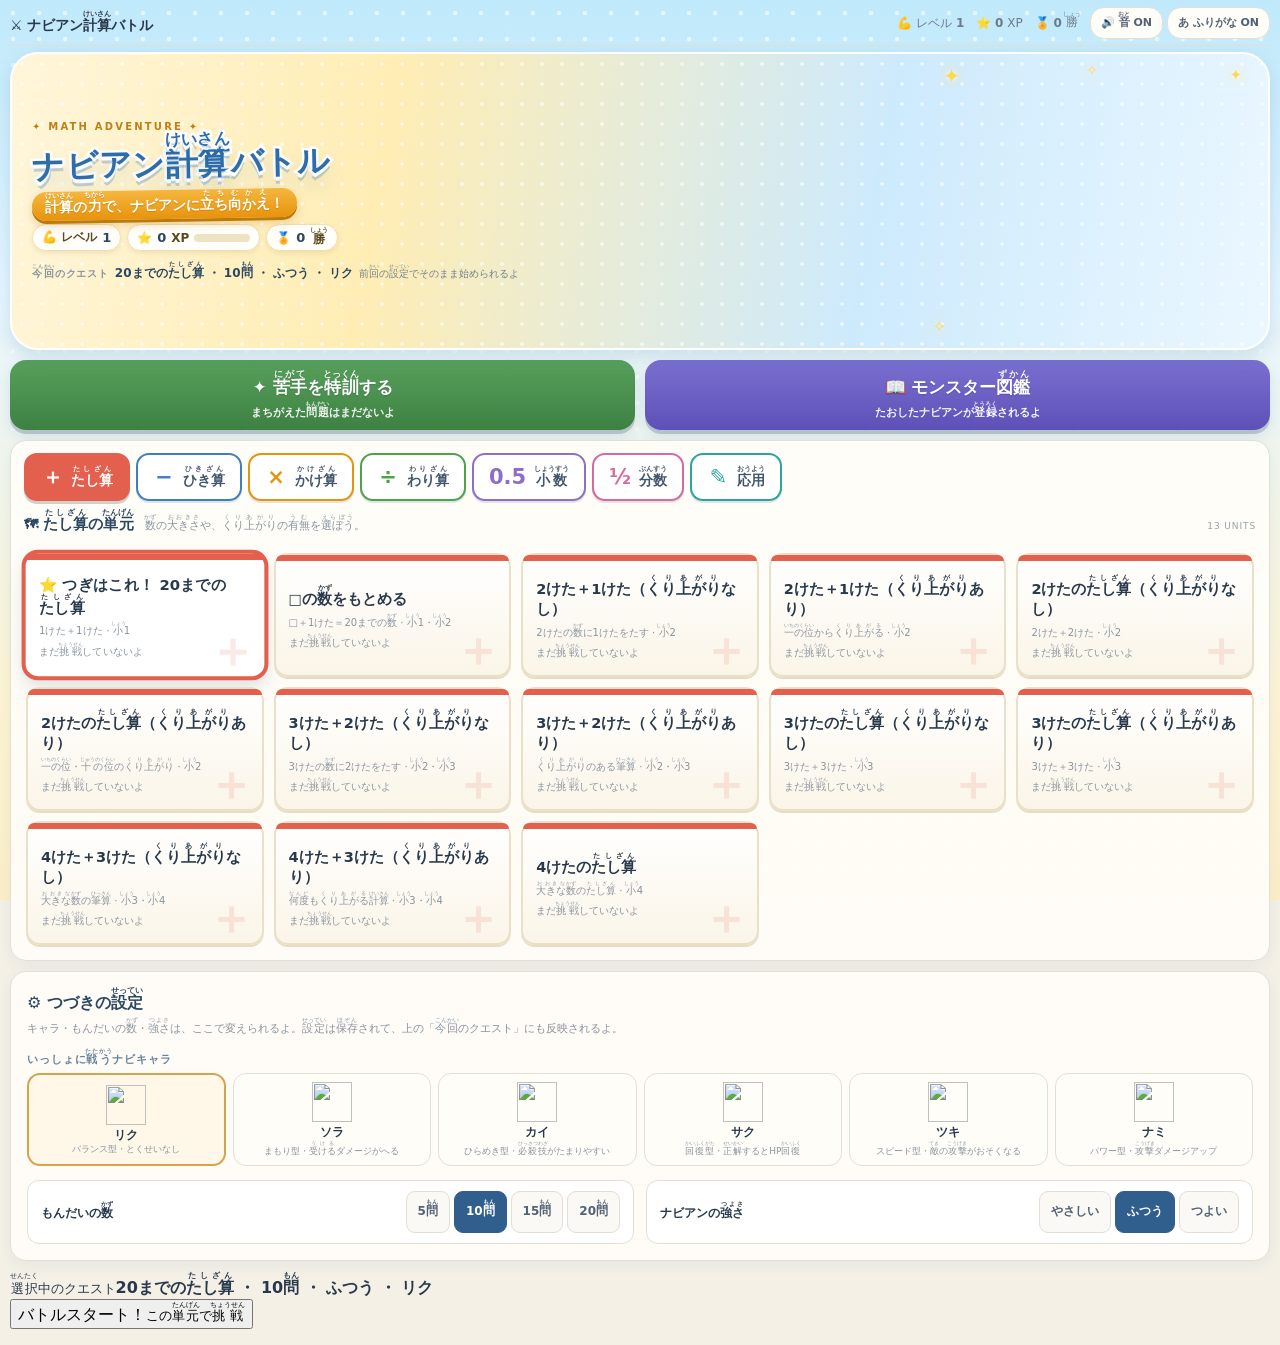
==== commit 79ec69c6: "Redesign home start flow and battle workspace" ====
--- a/index.html
+++ b/index.html
@@ -19,7 +19,6 @@
           <span class="chip">🏅 <b id="hero-wins">0</b> 勝</span>
         </div>
         <div class="start-zone">
-          <button id="start" class="start-btn" type="button"><small id="start-unit">20までのたし算</small><span class="start-main">バトルスタート！</span></button>
           <div class="start-info"><small>今回のクエスト</small><b id="summary">20までのたし算 ・ 10問 ・ ふつう ・ リク</b><span id="last-note">前回の設定でそのまま始められるよ</span></div>
         </div>
       </div>
@@ -46,6 +45,10 @@
       <div class="setting-line"><span>ナビアンの強さ</span><div class="seg" id="diffs"><button class="diff-btn" data-diff="easy" type="button">やさしい</button><button class="diff-btn" data-diff="normal" type="button">ふつう</button><button class="diff-btn" data-diff="hard" type="button">つよい</button></div></div>
     </div>
   </div>
+  <div class="home-start-dock">
+    <div class="dock-info"><small>選択中のクエスト</small><b id="dock-summary">20までのたし算 ・ 10問 ・ ふつう ・ リク</b></div>
+    <button id="start" class="dock-start-btn" type="button"><span>バトルスタート！</span><small>この単元で挑戦</small></button>
+  </div>
 </section>
 
 <section id="battle" class="screen battle-screen hidden">
@@ -63,10 +66,20 @@
       <div class="attack-clock" id="attack-clock"><span class="clock-label">⚠ ナビアンの次の攻撃</span><div class="clock-bar"><i id="attack-bar"></i></div><strong id="attack-time">あと 20 秒</strong></div>
       <div class="progress-row"><b id="combo">🔥 COMBO 0</b><b id="round">正解 0 / 10</b><div class="bar"><i id="progressbar"></i></div></div>
       <div class="feedback" id="feedback" role="status">バトルスタート！</div>
-      <div class="work-area" id="work-area"><div id="question" class="question">24 + 15 = ?</div><canvas id="work-canvas" class="work-canvas" aria-label="計算を書き込む透明な手書きエリア"></canvas></div>
-      <div class="work-tools"><button id="draw-toggle" type="button" aria-pressed="false">✍ 手書き OFF</button><button id="draw-clear" type="button">消す ↻</button><small>指やタッチペンで筆算や途中の計算を書けるよ</small></div>
-      <div class="answer-row"><small id="quotient-label" class="amari hidden">しょう</small><b id="answer" class="answer-box active">?</b><span id="remainder-part" class="hidden"><small class="amari" id="remainder-label">あまり</small><b id="answer2" class="answer-box">?</b></span></div>
-      <div id="keypad" class="keypad"><button data-key="1" type="button">1</button><button data-key="2" type="button">2</button><button data-key="3" type="button">3</button><button data-key="4" type="button">4</button><button data-key="5" type="button">5</button><button data-key="6" type="button">6</button><button data-key="7" type="button">7</button><button data-key="8" type="button">8</button><button data-key="9" type="button">9</button><button data-key="clear" type="button">けす</button><button data-key="0" type="button">0</button><button data-key="." type="button">.</button><button data-key="enter" class="enter" type="button">決定 ✓</button></div>
+      <div class="solve-layout">
+        <div class="work-column">
+          <div id="question" class="question">24 + 15 = ?</div>
+          <div class="work-area" id="work-area">
+            <canvas id="work-canvas" class="work-canvas" aria-label="計算を書き込む手書きエリア"></canvas>
+            <span class="paper-guide" aria-hidden="true">ここに筆算や途中の計算を書こう</span>
+          </div>
+          <div class="work-tools"><button id="draw-toggle" type="button" aria-pressed="false">✍ 手書き ON</button><button id="draw-clear" type="button">消す ↻</button><small>指やタッチペンで自由に書けるよ</small></div>
+        </div>
+        <div class="input-column">
+          <div class="answer-row" id="answer-row"><span class="field-group" id="field-group-1"><small id="quotient-label" class="amari hidden">しょう</small><b id="answer" class="answer-box active">?</b></span><div id="frac-bar" class="frac-bar hidden" aria-hidden="true"></div><span id="remainder-part" class="field-group hidden"><small class="amari" id="remainder-label">あまり</small><b id="answer2" class="answer-box">?</b></span></div>
+          <div id="keypad" class="keypad"><button data-key="1" type="button">1</button><button data-key="2" type="button">2</button><button data-key="3" type="button">3</button><button data-key="4" type="button">4</button><button data-key="5" type="button">5</button><button data-key="6" type="button">6</button><button data-key="7" type="button">7</button><button data-key="8" type="button">8</button><button data-key="9" type="button">9</button><button data-key="clear" type="button">けす</button><button data-key="0" type="button">0</button><button data-key="." type="button">.</button><button data-key="enter" class="enter" type="button">決定 ✓</button></div>
+        </div>
+      </div>
       <div id="training-empty" class="training-empty hidden"><p class="t-empty-title">✦ 特訓する問題はありません</p><p class="t-empty-note">バトルでまちがえた問題が、ここにたまります。<br>まずはバトルに挑戦しよう！</p><button id="training-empty-home" class="primary" type="button">クエスト選択へもどる</button></div>
     </div>
     <aside class="col col-enemy" id="enemy-col">
--- a/css/app.css
+++ b/css/app.css
@@ -138,7 +138,7 @@
 .col{display:flex;flex-direction:column;gap:6px;min-height:0;min-width:0}
 .col-player{grid-area:player}
 .col-enemy{grid-area:enemy}
-.col-center{grid-area:center;background:rgba(255,253,248,.92);border:1px solid var(--line);border-radius:15px;padding:10px 12px}
+.col-center{grid-area:center;background:rgba(255,253,248,.92);border:1px solid var(--line);border-radius:15px;padding:11px 13px}
 .fighter-img-wrap{flex:1;min-height:0;display:flex;align-items:center;justify-content:center;position:relative}
 .fighter-img{max-width:100%;max-height:100%;object-fit:contain;filter:drop-shadow(0 8px 6px rgba(52,73,91,.25))}
 .fighter-fallback{font-size:72px}
@@ -165,23 +165,34 @@
 .clock-bar i{display:block;height:100%;width:0;background:#e2a341;transition:width .12s linear}
 .attack-clock.urgent .clock-bar i{background:#dc796b}
 .attack-clock strong{font-size:12px;color:#8a6b54;white-space:nowrap}
-.progress-row{flex:none;display:flex;align-items:center;gap:14px;font-size:11px;color:#68788a;margin-top:7px}
+.progress-row{flex:none;display:flex;align-items:center;gap:14px;font-size:11px;color:#68788a;margin-top:9px}
 .progress-row .bar{height:7px;flex:1;background:#e2ddd2;border-radius:10px;overflow:hidden}
 .progress-row .bar i{display:block;height:100%;width:0;background:#e2a341;transition:width .25s}
-.feedback{flex:none;height:32px;display:flex;align-items:center;justify-content:center;text-align:center;font-size:13px;font-weight:900;color:#41617a;background:#eef4f8;border-radius:10px;margin-top:7px;padding:2px 10px;overflow:hidden}
-.work-area{position:relative;flex:1 1 auto;min-height:72px;margin-top:7px;border-radius:10px;background:repeating-linear-gradient(to bottom,transparent 0,transparent 38px,#dce5e9 39px,#dce5e9 40px);overflow:hidden}
+.feedback{flex:none;height:32px;display:flex;align-items:center;justify-content:center;text-align:center;font-size:13px;font-weight:900;color:#41617a;background:#eef4f8;border-radius:10px;margin-top:9px;padding:2px 10px;overflow:hidden}
+.work-area{position:relative;flex:1 1 auto;min-height:72px;margin-top:9px;border-radius:10px;background:repeating-linear-gradient(to bottom,transparent 0,transparent 38px,#dce5e9 39px,#dce5e9 40px);overflow:hidden}
 .question{position:absolute;inset:0;display:flex;align-items:center;justify-content:center;text-align:center;font-size:clamp(40px,4.6vw,54px);font-weight:900;color:#2c4861;padding:0 8px;line-height:1.15}
 .work-canvas{position:absolute;inset:0;width:100%;height:100%;z-index:2;touch-action:pan-y;pointer-events:none;cursor:crosshair}
 .work-canvas.drawing{pointer-events:auto;touch-action:none}
-.work-tools{flex:none;display:flex;align-items:center;gap:7px;margin-top:6px}
+.work-tools{flex:none;display:flex;align-items:center;gap:7px;margin-top:8px}
 .work-tools button{border:1px solid var(--line);background:#fffdf8;border-radius:9px;padding:6px 12px;font-size:11px;font-weight:800;color:#526174;min-height:36px}
 .work-tools button.active{background:#315f8d;color:#fff;border-color:#315f8d}
 .work-tools small{font-size:9px;color:#9aa3ab}
-.answer-row{flex:none;display:flex;justify-content:center;align-items:center;gap:9px;margin-top:7px;min-height:52px}
+.answer-row{flex:none;display:flex;justify-content:center;align-items:center;gap:9px;margin-top:9px;min-height:52px}
+.field-group{display:inline-flex;align-items:center;gap:9px}
 .answer-box{min-width:104px;text-align:center;background:#f1f4f5;border:2px solid #e1e6e7;border-radius:9px;padding:6px 14px;font-size:24px;color:#315f8d}
 .answer-box.active{border-color:#4d89b8;background:#eef6fb}
 .amari{font-size:11px;color:#8a6b54;font-weight:900}
-.keypad{flex:none;width:min(100%,400px);margin:8px auto 0;display:grid;grid-template-columns:repeat(3,1fr);grid-template-rows:repeat(5,47px);gap:6px}
+/* 分数の答え入力: 分子（上）・分数線・分母（下）の縦積み表示 */
+.answer-row.fraction{flex-direction:column;gap:3px;min-height:0}
+.answer-row.fraction .answer-box{min-width:124px}
+.frac-bar{width:136px;height:5px;border-radius:3px;background:#2c4861}
+/* 分数の縦積み表示（問題文・解説など）: 分子（上）・分数線・分母（下）を本物の分数の形にする */
+.frac{position:relative;display:inline-flex;flex-direction:column;align-items:center;vertical-align:middle;line-height:1.02;margin:0 .09em;font-size:.56em}
+.frac-num{padding:0 .24em;border-bottom:.09em solid currentColor}
+.frac-den{padding:.02em .24em 0}
+.frac-sep{position:absolute;width:1px;height:1px;overflow:hidden;clip:rect(0,0,0,0);white-space:nowrap}
+.mistake-item .frac{font-size:.85em;margin:0 .06em}
+.keypad{flex:none;width:min(100%,400px);margin:10px auto 0;display:grid;grid-template-columns:repeat(3,1fr);grid-template-rows:repeat(5,40px);gap:6px}
 .keypad button{border:1px solid #e5e1d7;background:#f9f7f1;border-radius:10px;min-height:0;font-size:24px;font-weight:900;color:#344c62;box-shadow:0 2px 0 #e3ded3}
 .keypad button:active{transform:translateY(2px);box-shadow:none}
 .keypad button[data-key="clear"]{font-size:13px;color:#8a6b54}
@@ -220,7 +231,8 @@
 .mistakes{text-align:left;background:#fff6eb;border:1px solid #f0dfc7;border-radius:11px;padding:12px;font-size:11px}
 .mistakes>div{display:flex;flex-direction:column;gap:6px;margin-top:8px;max-height:168px;overflow-y:auto}
 .mistake-item{background:#fff;border-radius:7px;padding:6px 9px;color:#5d4a38}
-.mistake-item small{display:block;color:#98a1aa;margin-top:2px}
+.mistake-item>span{display:block;line-height:1.95}
+.mistake-item small{display:block;color:#98a1aa;margin-top:2px;line-height:1.9}
 .mistake-item .mistake-type{color:#b07818;font-weight:800}
 .result-actions{display:flex;justify-content:center;gap:9px;margin-top:16px;flex-wrap:wrap}
 .primary,.secondary{border:0;border-radius:11px;padding:13px 20px;font-size:13px;font-weight:900;min-height:48px}
@@ -239,12 +251,14 @@
   .start-info{margin-top:5px}
   .chip{font-size:11px;padding:3px 9px}
   .chip-xp .xpbar{width:38px}
-  .keypad{grid-template-rows:repeat(5,44px)}
+  .keypad{grid-template-rows:repeat(5,38px)}
   .feedback{height:28px;font-size:12px}
-  .work-area{min-height:58px}
+  .work-area{min-height:62px}
   .attack-clock{padding:4px 10px}
   .answer-row{min-height:46px;margin-top:5px}
   .answer-box{font-size:22px;padding:4px 12px}
+  .answer-row.fraction{gap:2px}
+  .frac-bar{width:120px;height:4px}
   .work-tools{margin-top:4px}
 }
 /* ===== 特訓モード（バトル画面の流用：敵・HP・タイマーなし、自分のペースで解く） ===== */
